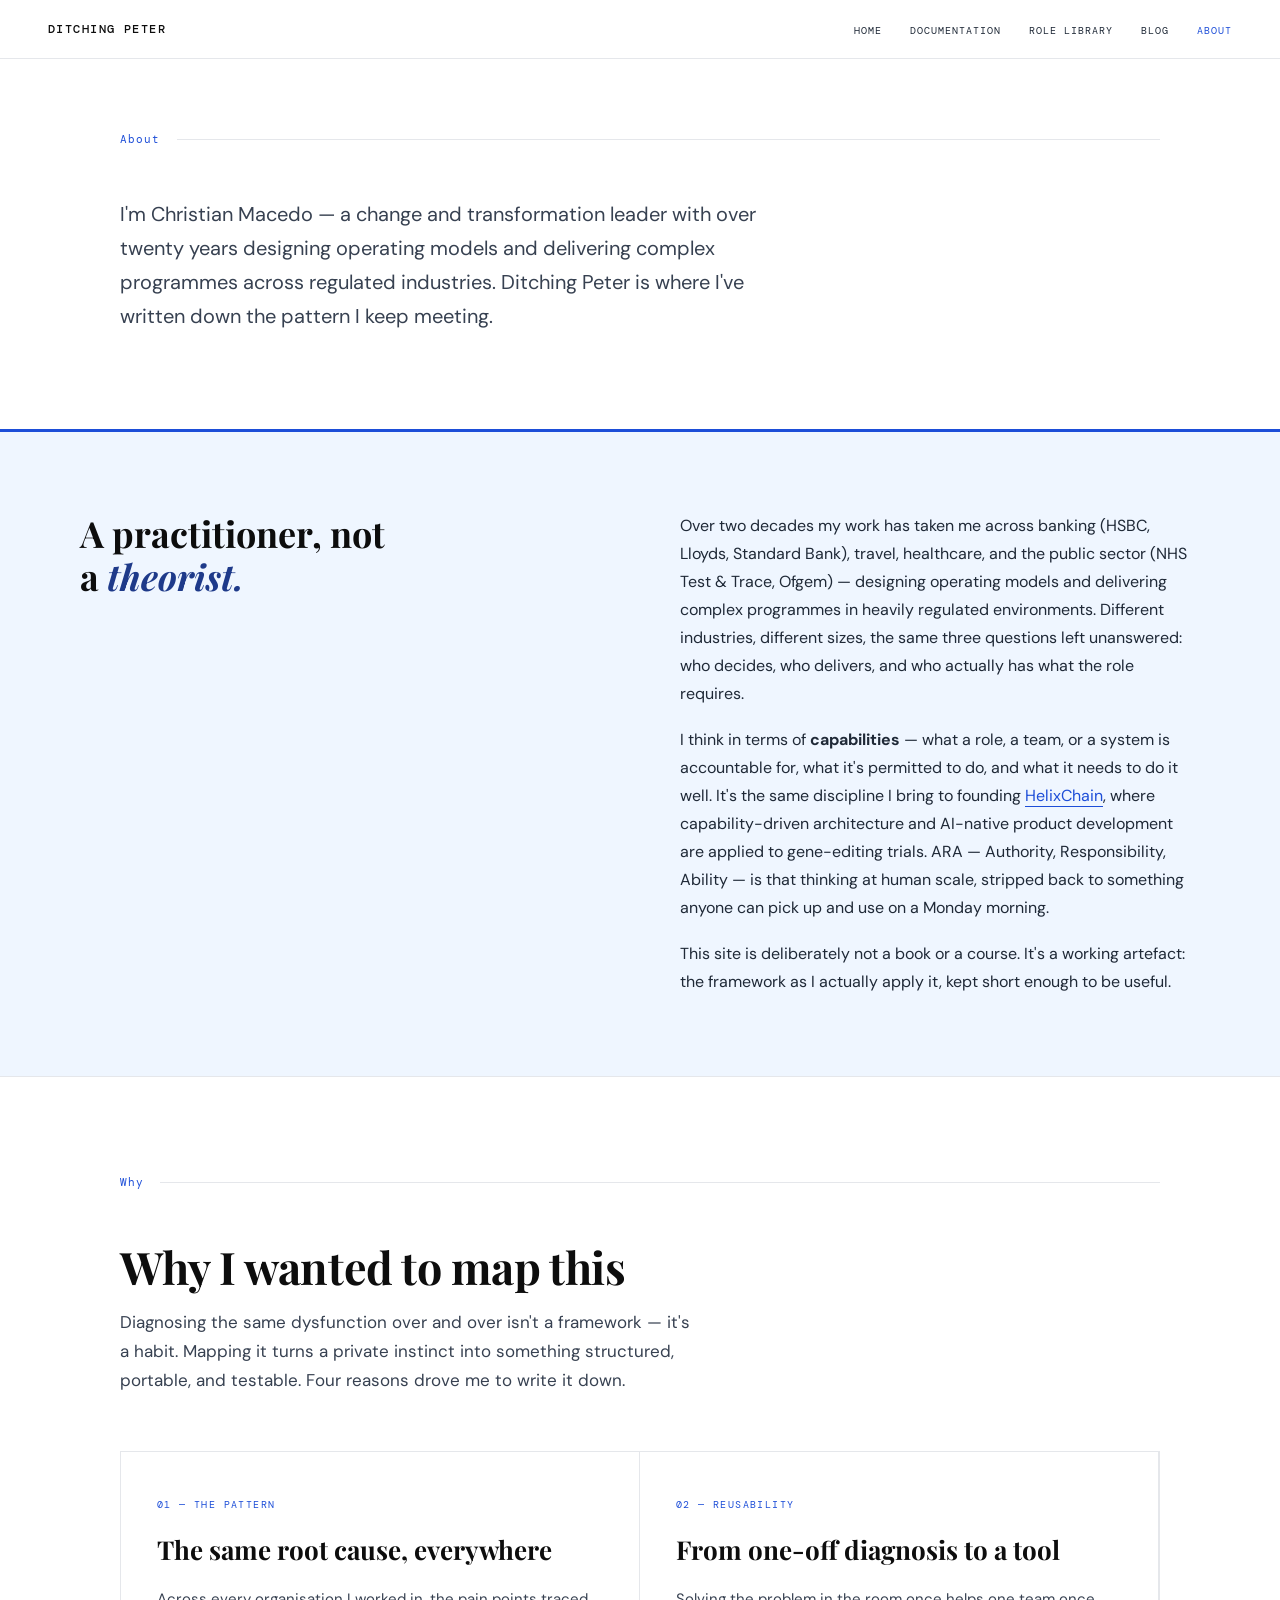
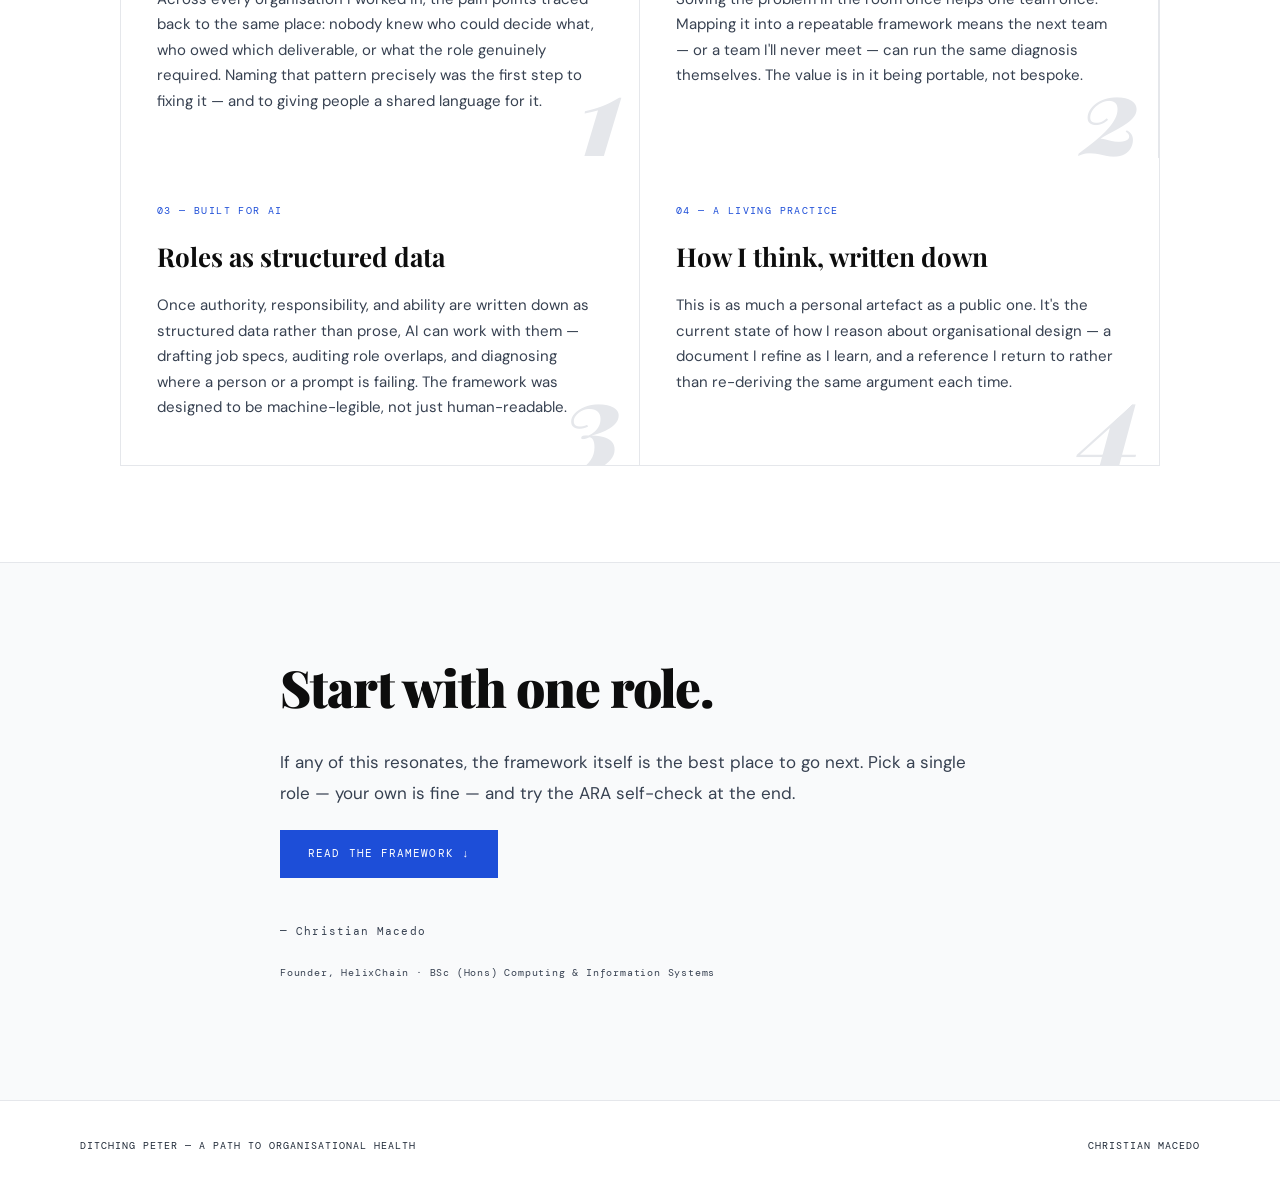
==== about.html @ c3557fe4 "Add Role Library as its own top-level navbar item across all pages Co-Authored-By: Claude Opus 4.8 <" ====
<!DOCTYPE html>
<html lang="en">
<head>
<meta charset="UTF-8">
<meta name="viewport" content="width=device-width, initial-scale=1.0">
<title>About — Ditching Peter</title>
<link rel="preconnect" href="https://fonts.googleapis.com">
<link rel="preconnect" href="https://fonts.gstatic.com" crossorigin>
<link href="https://fonts.googleapis.com/css2?family=Playfair+Display:ital,wght@0,400;0,700;0,900;1,400;1,700&family=DM+Sans:ital,wght@0,300;0,400;0,500;1,300&family=DM+Mono:wght@400;500&display=swap" rel="stylesheet">
<style>
  /* ── FORCE LIGHT MODE — override any OS dark mode ── */
  @media (prefers-color-scheme: dark) {
    html, body { background-color: #ffffff !important; color: #1f2937 !important; }

    body, p, li, span, div, h1, h2, h3, h4, blockquote,
    .detail-body p, .section-intro, .fw-card p, .fw-card-key,
    .process-note, .process-action, .meeting-desc, .meeting-cause,
    .peter-body, .diagnostic-gap-body, .spec-panel-left p,
    .ai-intro, .prompt-body, .ex-input-body, .ex-out-text,
    .ai-principle p, .conclusion-inner p, .diagnostic-item,
    .hero-subtitle, .cost-label, .ara-def, .role-item-text,
    .meeting-name { color: #1f2937 !important; }

    h1, h2, h3, h4, .hero-title, .section-title,
    .detail-body h3, .fw-card h3, .process-action,
    .meeting-name, .spec-panel-left h3, .ai-principle h4,
    .conclusion-inner h2, .peter-quote, .diagnostic-gap-title { color: #0d0d0d !important; }

    nav, .nav-inner, .nav-drawer,
    .hero-text, .hero-diagram,
    section, .full-bleed,
    .fw-card, .framework-grid,
    .role-card, .role-card-body,
    .intro-strip,
    .cost-callout,
    .meeting-item, .meeting-item.bad, .meeting-item.good,
    .diagnostic-card, .diagnostic-gap,
    .spec-example,
    .prompt-block, .prompt-body,
    .ex-input, .ex-output, .ex-input-body,
    .ai-section, .ai-principles, .ai-principle,
    .conclusion-wrap, .conclusion-inner, .diagnostic,
    footer { background-color: #ffffff !important; }

    .hero-diagram, .bg-tint, [class*="tint"],
    .role-card-head, .role-card-body,
    .spec-example, .ex-input-head { background-color: #f9fafb !important; }

    .intro-strip { background-color: #eff6ff !important; }
    .meeting-item.bad { background-color: #fff1f2 !important; }
    .meeting-item.good { background-color: #f0fdf4 !important; }
    .ai-section, [class*="ai-section"] { background-color: #f5f3ff !important; }
    .prompt-block-head, .diagnostic-card-head,
    .diagnostic-head, .spec-example-head { background-color: #eff6ff !important; }
    .ex-output-head, .prompt-note { background-color: #f5f3ff !important; }
    .ara-item:nth-child(2) { background-color: #1d4ed8 !important; }
    .ara-item:nth-child(2) .ara-word,
    .ara-item:nth-child(2) .ara-def { color: #ffffff !important; }
    .ara-item:nth-child(2) .ara-letter { color: rgba(255,255,255,0.25) !important; }

    .rule, [class*="rule"] { border-color: #e5e7eb !important; }
    * { border-color: #e5e7eb; }
  }
  :root {
    --ink:          #0d0d0d;
    --ink-soft:     #1f2937;
    --muted:        #374151;
    --bg:           #ffffff;
    --bg-tint:      #f9fafb;
    --rule:         #e5e7eb;
    --accent:       #1d4ed8;
    --accent-dark:  #1e3a8a;
    --accent-light: #eff6ff;
    --accent-mid:   #2563eb;
    --bad:          #991b1b;
    --bad-light:    #fff1f2;
    --good:         #14532d;
    --good-light:   #f0fdf4;
    --ai:           #4c1d95;
    --ai-mid:       #6d28d9;
    --ai-light:     #f5f3ff;
  }

  /* Explicit light backgrounds on every major container */
  html, body, nav, section, div, header, footer,
  .hero, .hero-text, .hero-diagram,
  .intro-strip, .framework-grid, .fw-card,
  .role-card, .role-card-body, .role-card-head,
  .process-flow, .meeting-item,
  .cost-callout, .meetings-grid,
  .peter-layout, .diagnostic-card,
  .spec-tabs, .spec-panel, .spec-example,
  .prompt-block, .ex-input, .ex-output,
  .ai-principles, .ai-principle,
  .conclusion-wrap, .conclusion-inner, .diagnostic {
    background-color: inherit;
  }

  html { background-color: #ffffff; }
  body { background-color: #ffffff; color: #1f2937; }

  *, *::before, *::after { box-sizing: border-box; margin: 0; padding: 0; }
  html { scroll-behavior: smooth; }

  body {
    background: var(--bg);
    color: var(--ink-soft);
    font-family: 'DM Sans', sans-serif;
    font-weight: 400;
    line-height: 1.75;
    font-size: 17px;
    overflow-x: hidden;
    -webkit-font-smoothing: antialiased;
    text-rendering: optimizeLegibility;
  }

  /* ── NAV ── */
  nav {
    position: fixed; top: 0; left: 0; right: 0;
    z-index: 100;
    background: var(--bg);
    border-bottom: 1px solid var(--rule);
  }
  .nav-inner {
    display: flex; align-items: center; justify-content: space-between;
    padding: 0 48px; height: 58px;
  }
  .nav-logo {
    font-family: 'DM Mono', monospace; font-size: 12px;
    letter-spacing: 0.12em; text-transform: uppercase;
    color: var(--ink); text-decoration: none; font-weight: 500;
  }
  .nav-links { display: flex; gap: 28px; list-style: none; }
  .nav-links a {
    font-family: 'DM Mono', monospace; font-size: 10px;
    letter-spacing: 0.1em; text-transform: uppercase;
    color: var(--ink-soft); text-decoration: none;
    transition: color 0.2s; white-space: nowrap;
  }
  .nav-links a:hover { color: var(--accent); }
  .nav-burger {
    display: none; flex-direction: column; gap: 5px;
    cursor: pointer; padding: 4px; background: none; border: none;
  }
  .nav-burger span {
    display: block; width: 22px; height: 2px;
    background: var(--ink); transition: transform 0.3s, opacity 0.3s;
  }
  .nav-burger.open span:nth-child(1) { transform: translateY(7px) rotate(45deg); }
  .nav-burger.open span:nth-child(2) { opacity: 0; }
  .nav-burger.open span:nth-child(3) { transform: translateY(-7px) rotate(-45deg); }
  .nav-drawer {
    display: none; flex-direction: column;
    padding: 8px 24px 20px; border-top: 1px solid var(--rule);
    background: var(--bg);
  }
  .nav-drawer.open { display: flex; }
  .nav-drawer a {
    font-family: 'DM Mono', monospace; font-size: 12px;
    letter-spacing: 0.1em; text-transform: uppercase;
    color: var(--muted); text-decoration: none;
    padding: 14px 0; border-bottom: 1px solid var(--rule);
    transition: color 0.2s;
  }
  .nav-drawer a:last-child { border-bottom: none; }
  .nav-drawer a:hover { color: var(--accent); }

  /* ── HERO ── */
  .hero {
    min-height: 100vh; display: grid;
    grid-template-columns: 1fr 1fr; padding-top: 58px;
  }
  .hero-text {
    display: flex; flex-direction: column; justify-content: center;
    padding: 80px 56px 80px 80px;
    border-right: 1px solid var(--rule);
  }
  .hero-eyebrow {
    font-family: 'DM Mono', monospace; font-size: 11px;
    letter-spacing: 0.16em; text-transform: uppercase;
    color: var(--accent); margin-bottom: 24px;
  }
  .hero-title {
    font-family: 'Playfair Display', serif;
    font-size: clamp(52px, 6vw, 88px);
    font-weight: 900; line-height: 0.95;
    letter-spacing: -0.02em; margin-bottom: 28px; color: var(--ink);
  }
  .hero-title em { font-style: italic; color: var(--accent); }
  .hero-subtitle {
    font-size: 18px; font-weight: 400; color: var(--ink-soft);
    max-width: 420px; line-height: 1.65; margin-bottom: 44px;
  }
  .hero-cta {
    display: inline-flex; align-items: center; gap: 10px;
    background: var(--accent); color: #fff;
    text-decoration: none; padding: 14px 28px;
    font-family: 'DM Mono', monospace; font-size: 11px;
    letter-spacing: 0.1em; text-transform: uppercase;
    transition: background 0.2s; align-self: flex-start;
  }
  .hero-cta:hover { background: var(--accent-dark); }
  .hero-diagram {
    display: flex; align-items: center; justify-content: center;
    background: var(--bg-tint); padding: 80px 60px;
  }
  .ara-diagram { display: flex; flex-direction: column; width: 100%; max-width: 340px; }
  .ara-item {
    background: var(--bg); border: 1px solid var(--rule);
    border-bottom: none; padding: 28px 32px;
    opacity: 0; transform: translateX(16px);
    animation: slideIn 0.5s forwards;
  }
  .ara-item:last-child { border-bottom: 1px solid var(--rule); }
  .ara-item:nth-child(1) { animation-delay: 0.2s; }
  .ara-item:nth-child(2) { animation-delay: 0.4s; background: var(--accent); border-color: var(--accent); }
  .ara-item:nth-child(2) .ara-letter { color: rgba(255,255,255,0.25); }
  .ara-item:nth-child(2) .ara-word { color: #fff; letter-spacing: 0.12em; }
  .ara-item:nth-child(2) .ara-def { color: #fff; font-weight: 400; }
  .ara-item:nth-child(3) { animation-delay: 0.6s; }
  @keyframes slideIn { to { opacity: 1; transform: translateX(0); } }
  .ara-letter {
    font-family: 'Playfair Display', serif; font-size: 56px;
    font-weight: 900; font-style: italic; color: var(--accent-light);
    line-height: 1; margin-bottom: 2px;
  }
  .ara-word {
    font-family: 'DM Mono', monospace; font-size: 11px;
    letter-spacing: 0.12em; text-transform: uppercase;
    color: var(--ink); margin-bottom: 6px;
  }
  .ara-def { font-size: 13px; color: var(--muted); line-height: 1.5; }

  /* ── SECTION CHROME ── */
  .section-header {
    display: flex; align-items: center; gap: 16px; margin-bottom: 48px;
  }
  .section-num {
    font-family: 'DM Mono', monospace; font-size: 11px;
    color: var(--accent); letter-spacing: 0.1em; flex-shrink: 0;
  }
  .section-rule { flex: 1; height: 1px; background: var(--rule); }

  section {
    padding: 96px 80px; max-width: 1200px; margin: 0 auto;
  }
  section + section { border-top: 1px solid var(--rule); }
  .full-bleed { max-width: none; padding-left: 0; padding-right: 0; }

  h2.section-title {
    font-family: 'Playfair Display', serif;
    font-size: clamp(30px, 3.5vw, 46px);
    font-weight: 700; line-height: 1.15;
    margin-bottom: 16px; letter-spacing: -0.01em; color: var(--ink);
  }
  .section-intro {
    color: var(--muted); font-size: 17px;
    max-width: 580px; margin-bottom: 56px; line-height: 1.7;
  }

  /* ── INTRO STRIP ── */
  .intro-strip {
    background: var(--accent-light);
    border-top: 3px solid var(--accent);
    border-bottom: 1px solid var(--rule);
    padding: 80px; display: grid;
    grid-template-columns: 1fr 1fr; gap: 80px; align-items: start;
  }
  .intro-strip h2 {
    font-family: 'Playfair Display', serif; font-size: 36px;
    font-weight: 700; line-height: 1.2; color: var(--ink);
  }
  .intro-strip h2 em { font-style: italic; color: var(--accent-dark); }
  .intro-strip p {
    color: var(--ink-soft); font-size: 16px;
    line-height: 1.75; margin-bottom: 18px;
  }
  .intro-strip p:last-child { margin-bottom: 0; }

  /* ── FRAMEWORK GRID ── */
  .framework-grid {
    display: grid; grid-template-columns: repeat(3,1fr);
    border: 1px solid var(--rule); margin-bottom: 0;
  }
  .fw-card {
    padding: 44px 36px; border-right: 1px solid var(--rule);
    position: relative; overflow: hidden;
  }
  .fw-card:last-child { border-right: none; }
  .fw-card::before {
    content: attr(data-letter);
    position: absolute; bottom: -8px; right: 16px;
    font-family: 'Playfair Display', serif; font-size: 110px;
    font-weight: 900; font-style: italic; color: #e5e7eb;
    line-height: 1; pointer-events: none; transition: color 0.3s;
  }
  .fw-card:hover::before { color: #bfdbfe; }
  .fw-card-tag {
    font-family: 'DM Mono', monospace; font-size: 10px;
    letter-spacing: 0.14em; text-transform: uppercase;
    color: var(--accent); margin-bottom: 14px; display: block;
  }
  .fw-card h3 {
    font-family: 'Playfair Display', serif; font-size: 26px;
    font-weight: 700; margin-bottom: 14px; color: var(--ink);
  }
  .fw-card p { font-size: 15px; color: var(--muted); line-height: 1.7; position: relative; z-index: 1; }
  .fw-card-key {
    margin-top: 24px; padding-top: 18px; border-top: 1px solid var(--rule);
    font-family: 'DM Mono', monospace; font-size: 11px;
    color: var(--muted); line-height: 1.7; position: relative; z-index: 1;
  }
  .fw-card-key strong {
    color: var(--ink); font-weight: 500; display: block;
    margin-bottom: 4px; letter-spacing: 0.04em;
  }

  /* ── DETAIL LAYOUT ── */
  .detail-layout {
    display: grid; grid-template-columns: 1fr 1.15fr;
    gap: 72px; align-items: start;
  }
  .detail-body h3 {
    font-family: 'Playfair Display', serif; font-size: 21px;
    font-weight: 700; margin-bottom: 12px; margin-top: 32px; color: var(--ink);
  }
  .detail-body h3:first-child { margin-top: 0; }
  .detail-body p {
    font-size: 16px; color: var(--muted); line-height: 1.75; margin-bottom: 14px;
  }
  .detail-body p:last-child { margin-bottom: 0; }

  /* ── ROLE CARDS ── */
  .role-stack { display: flex; flex-direction: column; }
  .role-card { border: 1px solid var(--rule); border-bottom: none; }
  .role-card:last-child { border-bottom: 1px solid var(--rule); }
  .role-card-head {
    padding: 15px 22px; display: flex; align-items: center;
    justify-content: space-between; cursor: pointer; user-select: none;
    transition: background 0.15s; background: var(--bg-tint);
  }
  .role-card-head:hover { background: var(--accent-light); }
  .role-card-head.open { background: var(--accent); color: #ffffff; }
  .role-card-head.open .role-card-title { color: #ffffff; }
  .role-card-head.open .role-card-arrow  { color: #ffffff; }
  .role-card-title {
    font-family: 'DM Mono', monospace; font-size: 11px;
    letter-spacing: 0.1em; text-transform: uppercase;
  }
  .role-card-arrow { font-size: 14px; transition: transform 0.3s; }
  .role-card-head.open .role-card-arrow { transform: rotate(180deg); }
  .role-card-body {
    display: none; padding: 20px 22px;
    background: var(--bg); border-top: 1px solid var(--rule);
  }
  .role-card-body.open { display: block; }
  .role-item {
    display: grid; grid-template-columns: 64px 1fr;
    gap: 12px; padding: 9px 0;
    border-bottom: 1px solid var(--rule);
    font-size: 14px; align-items: baseline;
  }
  .role-item:last-child { border-bottom: none; }
  .role-item-type {
    font-family: 'DM Mono', monospace; font-size: 10px;
    letter-spacing: 0.08em; text-transform: uppercase;
    padding: 3px 6px; border-radius: 3px; text-align: center;
    font-weight: 500; align-self: start; margin-top: 2px;
  }
  .type-auth   { background: var(--accent-light); color: var(--accent-dark); }
  .type-resp   { background: var(--good-light);   color: var(--good); }
  .type-ability{ background: #fef3c7;              color: #92400e; }
  .role-item-text { color: var(--ink); line-height: 1.5; }

  /* ── PROCESS FLOW ── */
  .process-flow { margin: 40px 0; position: relative; }
  .process-step {
    display: grid; grid-template-columns: 44px 1fr;
    gap: 20px; position: relative;
  }
  .process-step::before {
    content: ''; position: absolute; left: 21px; top: 44px; bottom: -44px;
    width: 2px; background: var(--rule);
  }
  .process-step:last-child::before { display: none; }
  .process-num {
    width: 44px; height: 44px; border: 2px solid var(--accent);
    border-radius: 50%; display: flex; align-items: center; justify-content: center;
    font-family: 'DM Mono', monospace; font-size: 12px; color: var(--accent);
    background: var(--bg); flex-shrink: 0; position: relative; z-index: 1;
  }
  .process-content { padding-bottom: 44px; }
  .process-role {
    font-family: 'DM Mono', monospace; font-size: 10px;
    letter-spacing: 0.12em; text-transform: uppercase;
    color: var(--accent); margin-bottom: 5px;
  }
  .process-action { font-size: 16px; font-weight: 500; margin-bottom: 6px; color: var(--ink); }
  .process-note { font-size: 14px; color: var(--muted); line-height: 1.6; }

  /* ── MEETINGS ── */
  .meetings-grid { display: grid; grid-template-columns: 1fr 1fr; gap: 36px; margin-bottom: 0; }
  .meetings-col-head {
    font-family: 'DM Mono', monospace; font-size: 10px;
    letter-spacing: 0.14em; text-transform: uppercase;
    padding: 10px 0; border-bottom: 2px solid; margin-bottom: 20px;
  }
  .meetings-col-head.bad  { border-color: var(--bad);  color: var(--bad); }
  .meetings-col-head.good { border-color: var(--good); color: var(--good); }
  .meeting-item {
    padding: 18px 20px; border: 1px solid var(--rule);
    margin-bottom: 10px; border-radius: 2px;
  }
  .meeting-item.bad  { border-left: 3px solid var(--bad);  background: var(--bad-light); }
  .meeting-item.good { border-left: 3px solid var(--good); background: var(--good-light); }
  .meeting-name {
    font-family: 'Playfair Display', serif; font-size: 17px;
    font-weight: 700; font-style: italic; margin-bottom: 3px; color: var(--ink);
  }
  .meeting-cause {
    font-family: 'DM Mono', monospace; font-size: 10px;
    letter-spacing: 0.08em; text-transform: uppercase;
    color: var(--muted); margin-bottom: 8px;
  }
  .meeting-desc { font-size: 14px; color: var(--ink-soft); line-height: 1.65; }

  .cost-callout {
    background: var(--bg-tint); border: 1px solid var(--rule);
    border-left: 4px solid var(--accent);
    padding: 40px 48px; display: grid; grid-template-columns: repeat(4,1fr);
    gap: 0; margin: 0 0 48px;
  }
  .cost-stat { padding: 0 32px; border-right: 1px solid var(--rule); }
  .cost-stat:first-child { padding-left: 0; }
  .cost-stat:last-child  { border-right: none; }
  .cost-value {
    font-family: 'Playfair Display', serif; font-size: 34px;
    font-weight: 900; color: var(--accent-dark); line-height: 1; margin-bottom: 6px;
  }
  .cost-label {
    font-family: 'DM Mono', monospace; font-size: 10px;
    letter-spacing: 0.08em; text-transform: uppercase;
    color: var(--muted); line-height: 1.4;
  }

  /* ── PETER ── */
  .peter-layout { display: grid; grid-template-columns: 1.15fr 1fr; gap: 72px; align-items: start; }
  .peter-quote {
    font-family: 'Playfair Display', serif;
    font-size: clamp(18px, 2.4vw, 24px);
    font-style: italic; font-weight: 400; line-height: 1.5; color: var(--ink);
    border-left: 3px solid var(--accent); padding-left: 24px; margin: 32px 0;
  }
  .peter-body { font-size: 16px; color: var(--muted); line-height: 1.75; margin-bottom: 16px; }

  .diagnostic-card {
    border: 1px solid var(--rule); background: var(--bg);
  }
  .diagnostic-card-head {
    padding: 14px 24px; background: var(--accent-light);
    border-bottom: 2px solid var(--accent);
    font-family: 'DM Mono', monospace; font-size: 10px;
    letter-spacing: 0.12em; text-transform: uppercase; color: var(--accent-dark);
  }
  .diagnostic-gap {
    padding: 20px 24px; border-bottom: 1px solid var(--rule);
  }
  .diagnostic-gap:last-child { border-bottom: none; }
  .diagnostic-gap-title {
    font-family: 'Playfair Display', serif; font-size: 17px;
    font-weight: 700; margin-bottom: 6px; color: var(--ink);
  }
  .diagnostic-gap-body { font-size: 14px; color: var(--muted); line-height: 1.6; }

  /* ── JOB SPECS ── */
  .spec-tabs {
    display: flex; border-bottom: 1px solid var(--rule);
    margin-bottom: 36px; gap: 0;
  }
  .spec-tab {
    padding: 13px 24px; font-family: 'DM Mono', monospace;
    font-size: 10px; letter-spacing: 0.1em; text-transform: uppercase;
    cursor: pointer; color: var(--muted);
    border-bottom: 2px solid transparent; margin-bottom: -1px;
    transition: color 0.2s, border-color 0.2s; user-select: none; white-space: nowrap;
  }
  .spec-tab.active { color: var(--ink); border-color: var(--accent); }
  .spec-tab:hover:not(.active) { color: var(--ink); }
  .spec-panel { display: none; }
  .spec-panel.active { display: grid; grid-template-columns: 1fr 1fr; gap: 56px; }
  .spec-panel-left h3 {
    font-family: 'Playfair Display', serif; font-size: 22px;
    font-weight: 700; margin-bottom: 14px; color: var(--ink);
  }
  .spec-panel-left p { font-size: 16px; color: var(--muted); line-height: 1.75; margin-bottom: 14px; }
  .spec-example {
    background: var(--bg-tint); border: 1px solid var(--rule);
    border-left: 3px solid var(--accent);
    padding: 28px 30px; align-self: start;
  }
  .spec-example-head {
    font-family: 'DM Mono', monospace; font-size: 10px;
    letter-spacing: 0.14em; text-transform: uppercase;
    color: var(--ink-soft); margin-bottom: 16px;
  }
  .spec-example-item {
    font-size: 14px; color: var(--ink-soft);
    padding: 10px 0; border-bottom: 1px solid var(--rule); line-height: 1.5;
  }
  .spec-example-item:last-child { border-bottom: none; }
  .spec-example-item::before {
    content: '→'; color: var(--accent);
    margin-right: 10px; font-family: 'DM Mono', monospace;
  }

  /* ── AI SECTION ── */
  .ai-section { background: var(--bg-tint); border-top: 1px solid var(--rule); }

  .ai-badge {
    display: inline-flex; align-items: center; gap: 8px;
    background: var(--ai-light); color: var(--ai);
    font-family: 'DM Mono', monospace; font-size: 10px;
    letter-spacing: 0.12em; text-transform: uppercase;
    padding: 5px 12px; border-radius: 2px; margin-bottom: 20px;
  }
  .ai-badge::before { content: '✦'; font-size: 10px; }

  .ai-intro {
    font-size: 17px; color: var(--muted); line-height: 1.75;
    max-width: 640px; margin-bottom: 56px;
  }

  /* Prompt block */
  .prompt-block {
    border: 1px solid var(--ai); background: var(--bg);
    margin-bottom: 56px;
  }
  .prompt-block-head {
    background: var(--ai-light); border-bottom: 2px solid var(--ai);
    padding: 12px 24px; display: flex; align-items: center; justify-content: space-between;
  }
  .prompt-block-label {
    font-family: 'DM Mono', monospace; font-size: 10px;
    letter-spacing: 0.12em; text-transform: uppercase; color: var(--ai);
  }
  .prompt-copy {
    font-family: 'DM Mono', monospace; font-size: 10px;
    letter-spacing: 0.1em; text-transform: uppercase;
    background: var(--ai); border: none;
    color: #fff; padding: 5px 12px; cursor: pointer;
    transition: background 0.2s;
  }
  .prompt-copy:hover { background: #4c1d95; }
  .prompt-copy.copied { background: var(--good); }
  .prompt-body {
    padding: 28px 28px;
    font-family: 'DM Mono', monospace; font-size: 13px;
    line-height: 1.8; color: var(--ink-soft);
    white-space: pre-wrap; word-break: break-word;
    border-bottom: 1px solid var(--rule);
  }
  .prompt-body .ph {
    color: var(--ai); font-style: italic; font-weight: 500;
  }
  .prompt-note {
    padding: 14px 28px; background: var(--ai-light);
    font-size: 13px; color: var(--ai); line-height: 1.6;
  }

  /* Examples grid */
  .examples-intro {
    font-family: 'DM Mono', monospace; font-size: 10px;
    letter-spacing: 0.14em; text-transform: uppercase;
    color: var(--muted); margin-bottom: 24px;
  }
  .examples-tabs {
    display: flex; gap: 0; border-bottom: 1px solid var(--rule); margin-bottom: 32px;
    overflow-x: auto; -webkit-overflow-scrolling: touch;
  }
  .ex-tab {
    padding: 12px 22px; font-family: 'DM Mono', monospace; font-size: 10px;
    letter-spacing: 0.1em; text-transform: uppercase; cursor: pointer;
    color: var(--muted); border-bottom: 2px solid transparent;
    margin-bottom: -1px; transition: color 0.2s, border-color 0.2s;
    user-select: none; white-space: nowrap;
  }
  .ex-tab.active { color: var(--ai); border-color: var(--ai); }
  .ex-tab:hover:not(.active) { color: var(--ink); }
  .ex-panel { display: none; }
  .ex-panel.active { display: grid; grid-template-columns: 1fr 1fr; gap: 28px; }

  .ex-input, .ex-output {
    border: 1px solid var(--rule); background: var(--bg);
  }
  .ex-input-head, .ex-output-head {
    padding: 10px 20px; border-bottom: 1px solid var(--rule);
    font-family: 'DM Mono', monospace; font-size: 10px;
    letter-spacing: 0.14em; text-transform: uppercase;
  }
  .ex-input-head  { color: var(--muted); background: var(--bg-tint); border-bottom: 1px solid var(--rule); }
  .ex-output-head { color: var(--ai);    background: var(--ai-light); border-bottom: 1px solid #c4b5fd; }
  .ex-input-body {
    padding: 18px 20px; font-size: 14px; color: var(--ink-soft);
    line-height: 1.7; font-family: 'DM Mono', monospace;
    white-space: pre-wrap; word-break: break-word;
  }
  .ex-output-body { padding: 18px 20px; }
  .ex-out-row {
    display: grid; grid-template-columns: 56px 1fr;
    gap: 10px; padding: 9px 0; border-bottom: 1px solid var(--rule);
    font-size: 13px; align-items: baseline;
  }
  .ex-out-row:last-child { border-bottom: none; }
  .ex-out-type {
    font-family: 'DM Mono', monospace; font-size: 10px;
    letter-spacing: 0.07em; text-transform: uppercase;
    padding: 3px 6px; border-radius: 3px; text-align: center;
    font-weight: 500; align-self: start; margin-top: 2px;
  }
  .ex-out-text { color: var(--ink); line-height: 1.5; }

  /* Principles */
  .ai-principles {
    display: grid; grid-template-columns: repeat(3,1fr);
    gap: 0; border: 1px solid var(--rule); margin-top: 56px;
  }
  .ai-principle {
    padding: 32px 28px; border-right: 1px solid var(--rule);
    background: var(--bg);
  }
  .ai-principle:last-child { border-right: none; }
  .ai-principle-num {
    font-family: 'DM Mono', monospace; font-size: 22px;
    font-weight: 500; color: var(--accent); line-height: 1; margin-bottom: 12px;
  }
  .ai-principle h4 {
    font-family: 'Playfair Display', serif; font-size: 18px;
    font-weight: 700; margin-bottom: 10px; color: var(--ink);
  }
  .ai-principle p { font-size: 14px; color: var(--muted); line-height: 1.65; }

  /* ── CONCLUSION ── */
  .conclusion-wrap { background: var(--bg-tint); padding: 96px 80px; border-top: 1px solid var(--rule); }
  .conclusion-inner { max-width: 720px; margin: 0 auto; }
  .conclusion-inner h2 {
    font-family: 'Playfair Display', serif;
    font-size: clamp(32px, 4vw, 52px); font-weight: 900;
    line-height: 1.1; margin-bottom: 32px; letter-spacing: -0.02em; color: var(--ink);
  }
  .conclusion-inner p { font-size: 17px; line-height: 1.8; color: var(--muted); margin-bottom: 22px; }
  .diagnostic {
    margin: 44px 0; border: 1px solid var(--rule); background: var(--bg);
  }
  .diagnostic-head {
    padding: 14px 26px; background: var(--accent-light);
    border-bottom: 2px solid var(--accent);
    font-family: 'DM Mono', monospace; font-size: 10px;
    letter-spacing: 0.12em; text-transform: uppercase; color: var(--accent-dark);
  }
  .diagnostic-item {
    padding: 16px 26px; border-bottom: 1px solid var(--rule);
    font-size: 16px; display: flex; gap: 16px; align-items: baseline; color: var(--ink);
  }
  .diagnostic-item:last-child { border-bottom: none; }
  .diagnostic-num {
    font-family: 'DM Mono', monospace; font-size: 11px;
    color: var(--accent); flex-shrink: 0; width: 18px;
  }

  /* ── FOOTER ── */
  footer {
    border-top: 1px solid var(--rule); padding: 36px 80px;
    display: flex; align-items: center; justify-content: space-between;
  }
  footer p {
    font-family: 'DM Mono', monospace; font-size: 10px;
    letter-spacing: 0.1em; color: var(--ink-soft); text-transform: uppercase;
  }

  /* ── REVEAL ── */
  .reveal { opacity: 0; transform: translateY(18px); transition: opacity 0.65s ease, transform 0.65s ease; }
  .reveal.visible { opacity: 1; transform: none; }

  /* ── RESPONSIVE ── */
  @media (max-width: 720px) {
    .nav-inner { padding: 0 20px; }
    .nav-links { display: none; }
    .nav-burger { display: flex; }

    .hero { grid-template-columns: 1fr; min-height: auto; }
    .hero-text { padding: 48px 24px 40px; border-right: none; border-bottom: 1px solid var(--rule); }
    .hero-diagram { padding: 40px 24px; }
    .ara-diagram { max-width: 100%; }

    section { padding: 56px 24px; }
    .section-intro { font-size: 15px; }

    .intro-strip { grid-template-columns: 1fr; gap: 28px; padding: 56px 24px; }
    .intro-strip h2 { font-size: 26px; }

    .framework-grid { grid-template-columns: 1fr; }
    .fw-card { border-right: none; border-bottom: 1px solid var(--rule); padding: 30px 22px; }
    .fw-card:last-child { border-bottom: none; }
    .fw-card::before { font-size: 80px; }

    .detail-layout { grid-template-columns: 1fr; gap: 32px; }
    .detail-body p { font-size: 15px; }

    .cost-callout { grid-template-columns: 1fr 1fr; gap: 20px; padding: 28px 20px; }
    .cost-stat { border-right: none; padding: 0; }
    .cost-value { font-size: 26px; }
    .meetings-grid { grid-template-columns: 1fr; }

    .peter-layout { grid-template-columns: 1fr; gap: 32px; }

    .spec-tabs { overflow-x: auto; -webkit-overflow-scrolling: touch; }
    .spec-tab { padding: 12px 14px; }
    .spec-panel.active { grid-template-columns: 1fr; }

    .ex-panel.active { grid-template-columns: 1fr; }
    .ai-principles { grid-template-columns: 1fr; }
    .ai-principle { border-right: none; border-bottom: 1px solid var(--rule); }
    .ai-principle:last-child { border-bottom: none; }
    .examples-tabs { overflow-x: auto; }

    .conclusion-wrap { padding: 56px 24px; }
    .diagnostic-item { padding: 14px 18px; font-size: 15px; }
    footer { padding: 28px 24px; flex-direction: column; gap: 10px; text-align: center; }
  }
</style>
</head>
<body>

<nav>
  <div class="nav-inner">
    <a href="/" class="nav-logo">Ditching Peter</a>
    <ul class="nav-links">
      <li><a href="/">Home</a></li>
      <li><a href="/documentation">Documentation</a></li>
      <li><a href="/role-library">Role Library</a></li>
      <li><a href="/blog">Blog</a></li>
      <li><a href="/about" style="color:var(--accent)">About</a></li>
    </ul>
    <button class="nav-burger" onclick="toggleNav(this)" aria-label="Menu">
      <span></span><span></span><span></span>
    </button>
  </div>
  <div class="nav-drawer" id="navDrawer">
    <a href="/"              onclick="closeNav()">Home</a>
    <a href="/documentation" onclick="closeNav()">Documentation</a>
    <a href="/role-library"  onclick="closeNav()">Role Library</a>
    <a href="/blog"          onclick="closeNav()">Blog</a>
    <a href="/about"         onclick="closeNav()" style="color:var(--accent)">About</a>
  </div>
</nav>

<!-- ABOUT HEADER -->
<section style="padding-top: 130px;">
  <div class="section-header reveal">
    <span class="section-num">About</span>
    <div class="section-rule"></div>
  </div>
  <p class="section-intro reveal" style="max-width: 660px; font-size: 20px; margin-bottom: 0;">I'm Christian Macedo — a change and transformation leader with over twenty years designing operating models and delivering complex programmes across regulated industries. Ditching Peter is where I've written down the pattern I keep meeting.</p>
</section>

<!-- WHO -->
<div class="intro-strip full-bleed reveal">
  <div>
    <h2>A practitioner, not<br>a <em>theorist.</em></h2>
  </div>
  <div>
    <p>Over two decades my work has taken me across banking (HSBC, Lloyds, Standard Bank), travel, healthcare, and the public sector (NHS Test &amp; Trace, Ofgem) — designing operating models and delivering complex programmes in heavily regulated environments. Different industries, different sizes, the same three questions left unanswered: who decides, who delivers, and who actually has what the role requires.</p>
    <p>I think in terms of <strong>capabilities</strong> — what a role, a team, or a system is accountable for, what it's permitted to do, and what it needs to do it well. It's the same discipline I bring to founding <a href="https://helixchain.tech" style="color:var(--accent); text-decoration:none; border-bottom:1px solid var(--accent);">HelixChain</a>, where capability-driven architecture and AI-native product development are applied to gene-editing trials. ARA — Authority, Responsibility, Ability — is that thinking at human scale, stripped back to something anyone can pick up and use on a Monday morning.</p>
    <p>This site is deliberately not a book or a course. It's a working artefact: the framework as I actually apply it, kept short enough to be useful.</p>
  </div>
</div>

<!-- WHY MAP THIS -->
<section id="why">
  <div class="section-header reveal">
    <span class="section-num">Why</span>
    <div class="section-rule"></div>
  </div>
  <h2 class="section-title reveal">Why I wanted to map this</h2>
  <p class="section-intro reveal">Diagnosing the same dysfunction over and over isn't a framework — it's a habit. Mapping it turns a private instinct into something structured, portable, and testable. Four reasons drove me to write it down.</p>
  <div class="framework-grid reveal" style="grid-template-columns: 1fr 1fr;">
    <div class="fw-card" data-letter="1">
      <span class="fw-card-tag">01 — The pattern</span>
      <h3>The same root cause, everywhere</h3>
      <p>Across every organisation I worked in, the pain points traced back to the same place: nobody knew who could decide what, who owed which deliverable, or what the role genuinely required. Naming that pattern precisely was the first step to fixing it — and to giving people a shared language for it.</p>
    </div>
    <div class="fw-card" data-letter="2">
      <span class="fw-card-tag">02 — Reusability</span>
      <h3>From one-off diagnosis to a tool</h3>
      <p>Solving the problem in the room once helps one team once. Mapping it into a repeatable framework means the next team — or a team I'll never meet — can run the same diagnosis themselves. The value is in it being portable, not bespoke.</p>
    </div>
    <div class="fw-card" data-letter="3">
      <span class="fw-card-tag">03 — Built for AI</span>
      <h3>Roles as structured data</h3>
      <p>Once authority, responsibility, and ability are written down as structured data rather than prose, AI can work with them — drafting job specs, auditing role overlaps, and diagnosing where a person or a prompt is failing. The framework was designed to be machine-legible, not just human-readable.</p>
    </div>
    <div class="fw-card" data-letter="4">
      <span class="fw-card-tag">04 — A living practice</span>
      <h3>How I think, written down</h3>
      <p>This is as much a personal artefact as a public one. It's the current state of how I reason about organisational design — a document I refine as I learn, and a reference I return to rather than re-deriving the same argument each time.</p>
    </div>
  </div>
</section>

<!-- CLOSE -->
<div class="conclusion-wrap">
  <div class="conclusion-inner">
    <h2 class="reveal">Start with one role.</h2>
    <p class="reveal">If any of this resonates, the framework itself is the best place to go next. Pick a single role — your own is fine — and try the ARA self-check at the end.</p>
    <p class="reveal" style="margin-top: 8px;">
      <a href="/#framework" class="hero-cta" style="align-self:flex-start;">Read the framework ↓</a>
    </p>
    <p class="reveal" style="margin-top:44px; font-family:'DM Mono',monospace; font-size:11px; letter-spacing:0.1em; color:var(--muted);">— Christian Macedo</p>
    <p class="reveal" style="margin-top:4px; font-family:'DM Mono',monospace; font-size:10px; letter-spacing:0.08em; color:var(--muted);">Founder, HelixChain · BSc (Hons) Computing &amp; Information Systems</p>
  </div>
</div>

<footer>
  <p>Ditching Peter — A Path to Organisational Health</p>
  <p>Christian Macedo</p>
</footer>

<script>
  // Reveal on scroll
  const observer = new IntersectionObserver(entries => {
    entries.forEach((e,i) => {
      if (e.isIntersecting) {
        setTimeout(() => e.target.classList.add('visible'), i * 55);
        observer.unobserve(e.target);
      }
    });
  }, { threshold: 0.08, rootMargin: '0px 0px -32px 0px' });
  document.querySelectorAll('.reveal').forEach(el => observer.observe(el));

  // Mobile nav
  function toggleNav(btn) {
    btn.classList.toggle('open');
    document.getElementById('navDrawer').classList.toggle('open');
  }
  function closeNav() {
    document.querySelector('.nav-burger').classList.remove('open');
    document.getElementById('navDrawer').classList.remove('open');
  }
</script>
</body>
</html>
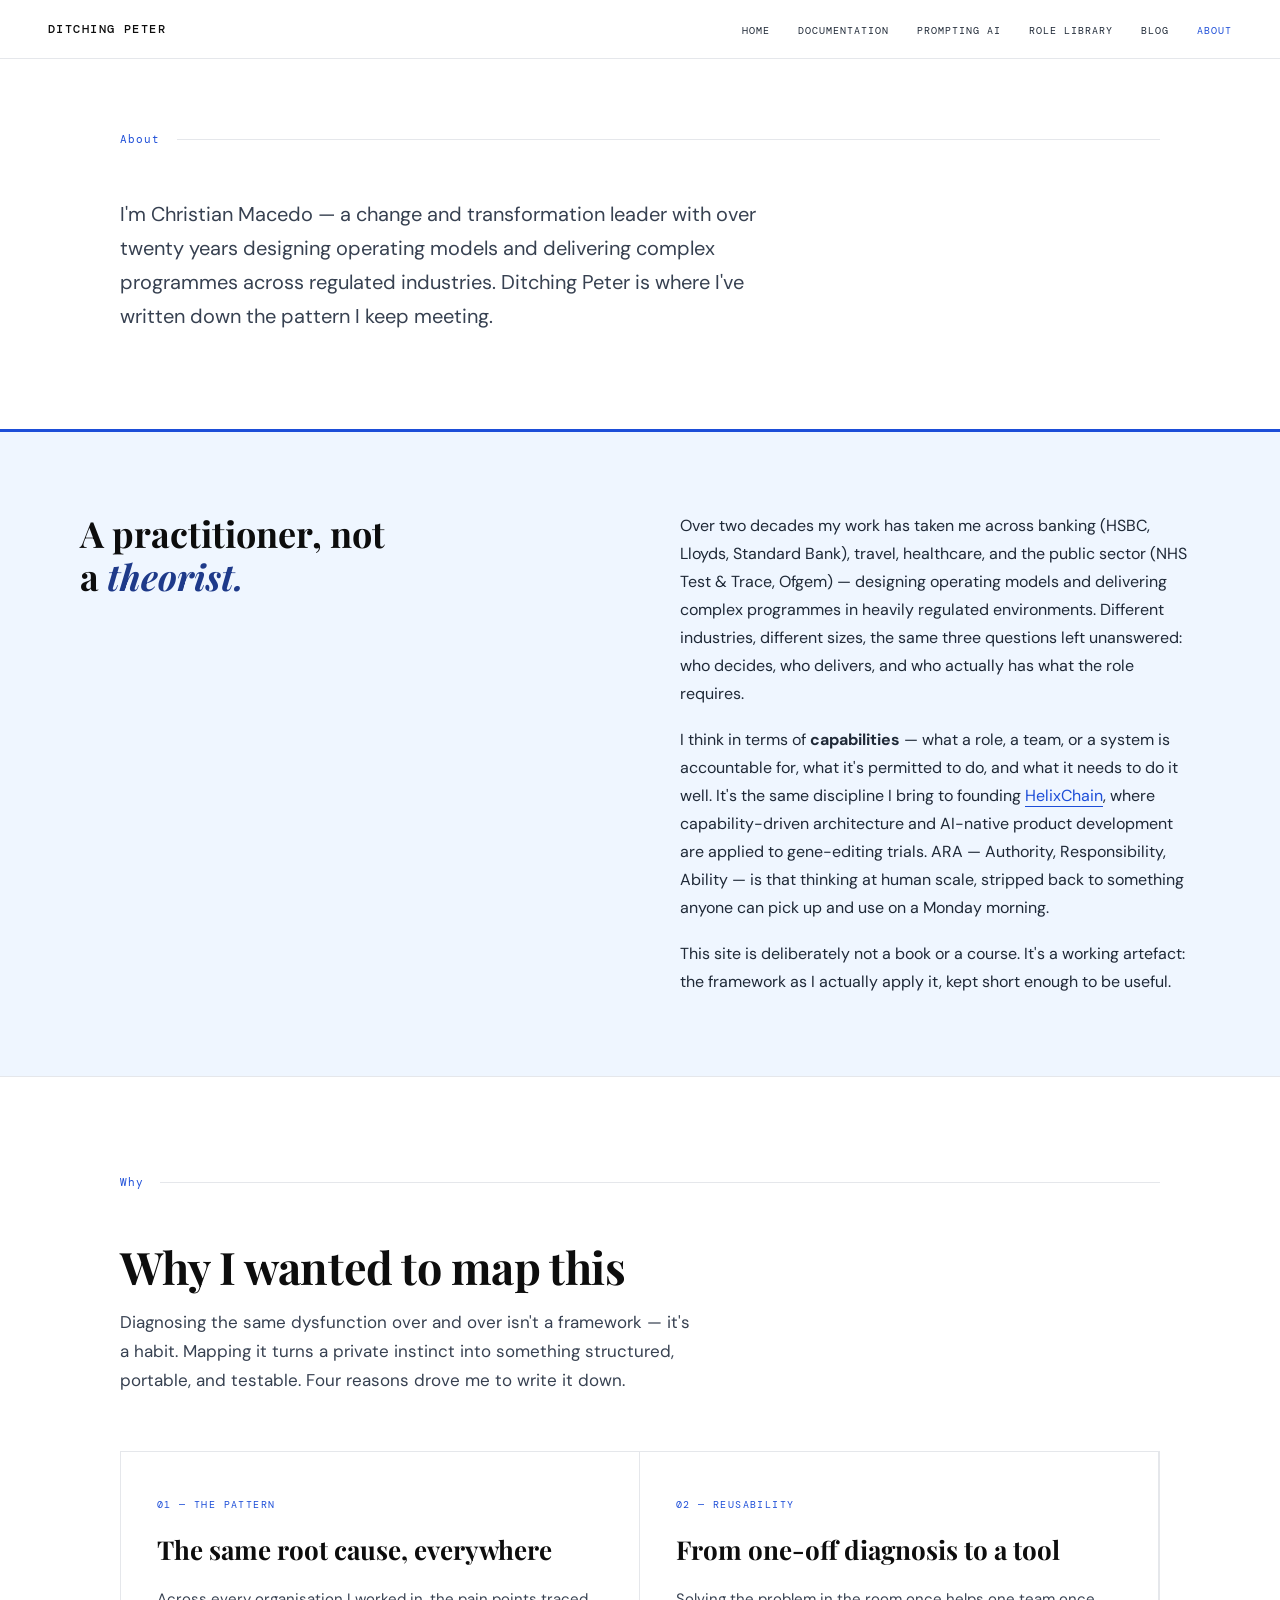
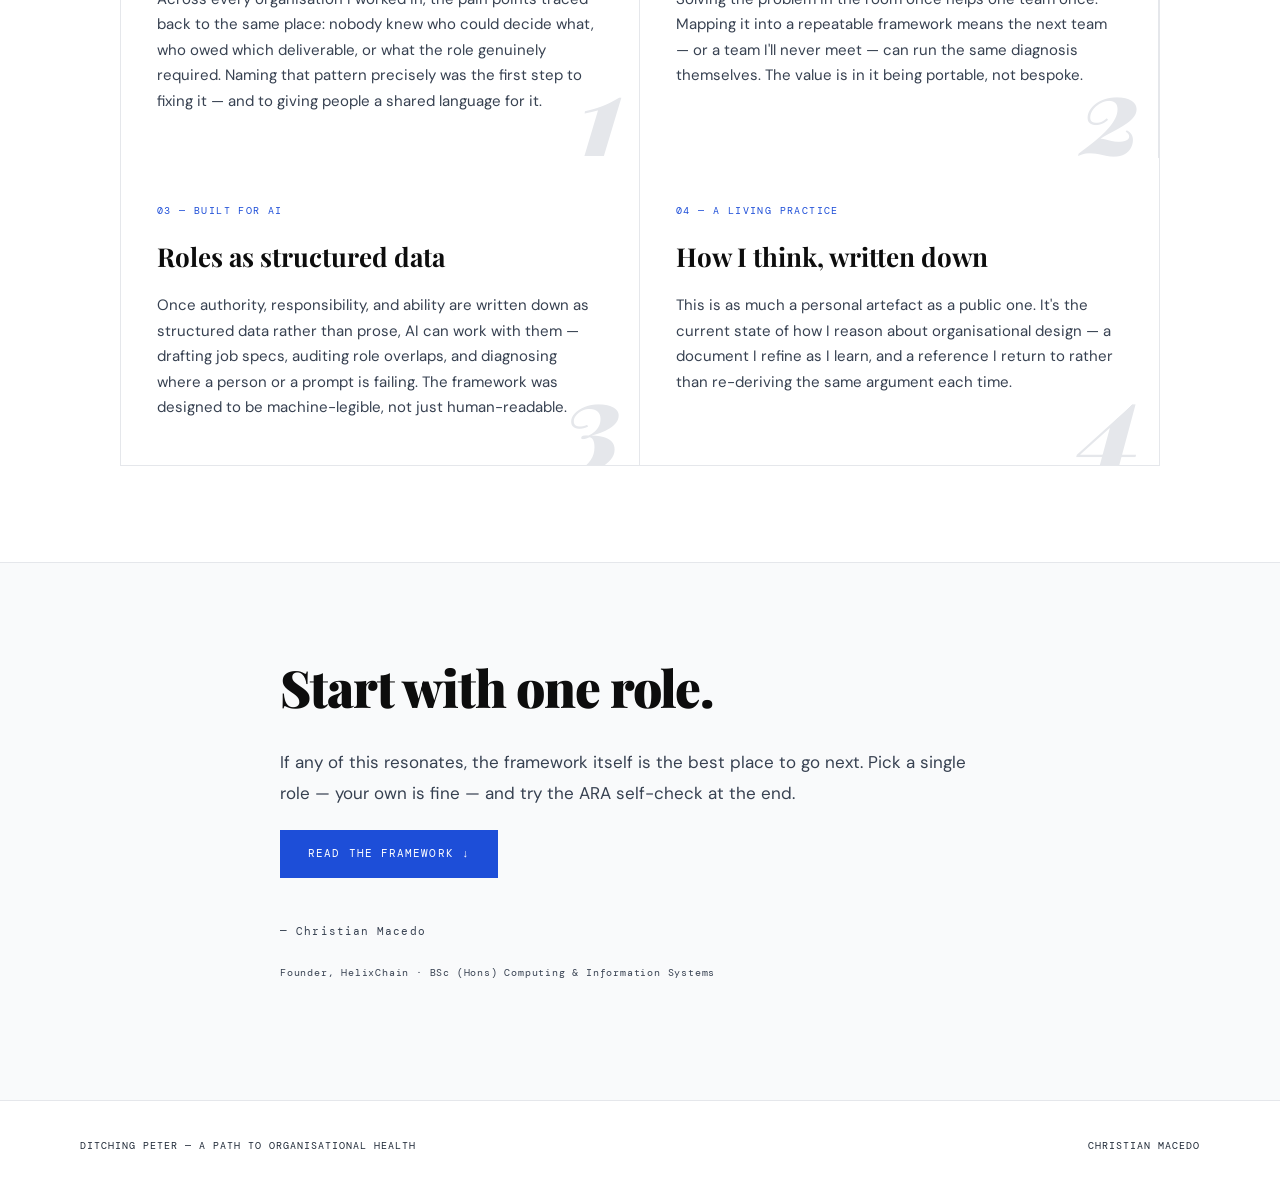
==== commit a770307f: "Navbar-only cross-page nav; sidebars become on-page TOCs; add Prompting AI to navbar; move failure m" ====
--- a/about.html
+++ b/about.html
@@ -737,6 +737,7 @@
     <ul class="nav-links">
       <li><a href="/">Home</a></li>
       <li><a href="/documentation">Documentation</a></li>
+      <li><a href="/prompting-ai">Prompting AI</a></li>
       <li><a href="/role-library">Role Library</a></li>
       <li><a href="/blog">Blog</a></li>
       <li><a href="/about" style="color:var(--accent)">About</a></li>
@@ -748,6 +749,7 @@
   <div class="nav-drawer" id="navDrawer">
     <a href="/"              onclick="closeNav()">Home</a>
     <a href="/documentation" onclick="closeNav()">Documentation</a>
+    <a href="/prompting-ai"  onclick="closeNav()">Prompting AI</a>
     <a href="/role-library"  onclick="closeNav()">Role Library</a>
     <a href="/blog"          onclick="closeNav()">Blog</a>
     <a href="/about"         onclick="closeNav()" style="color:var(--accent)">About</a>
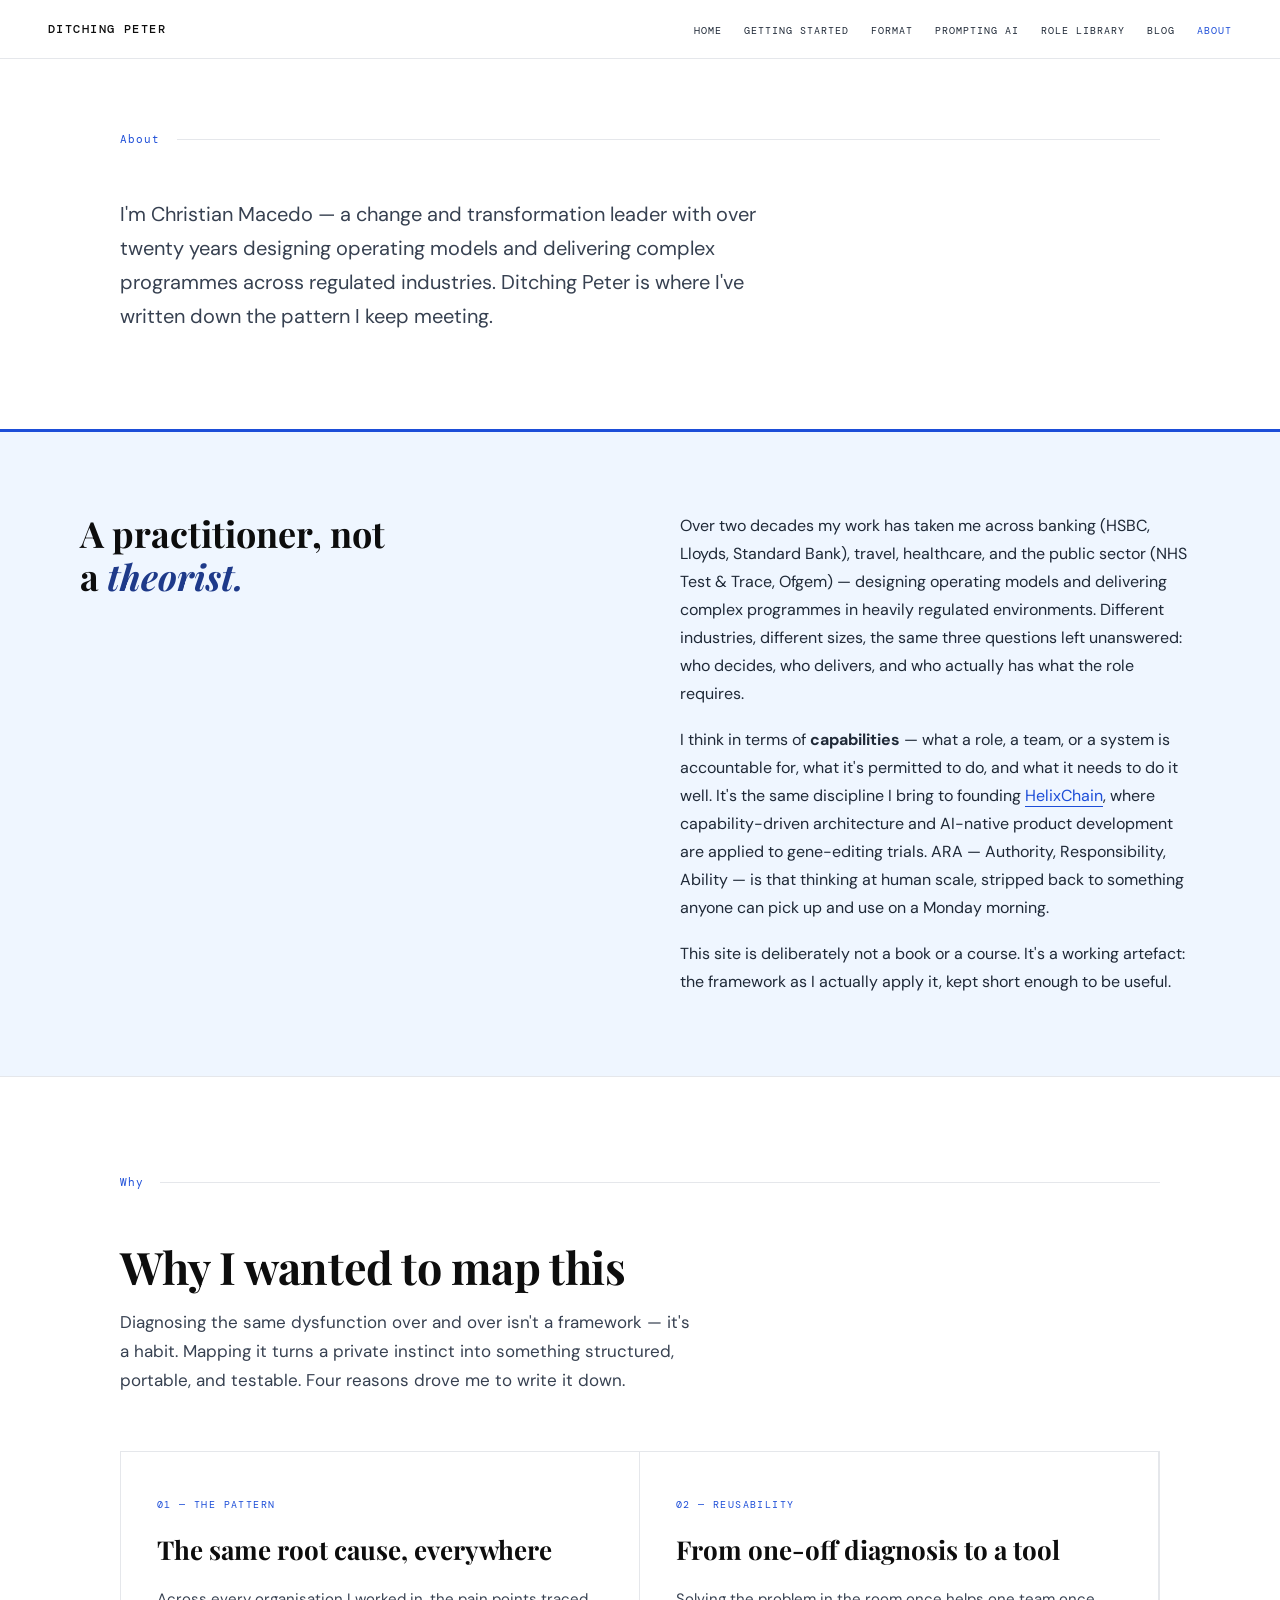
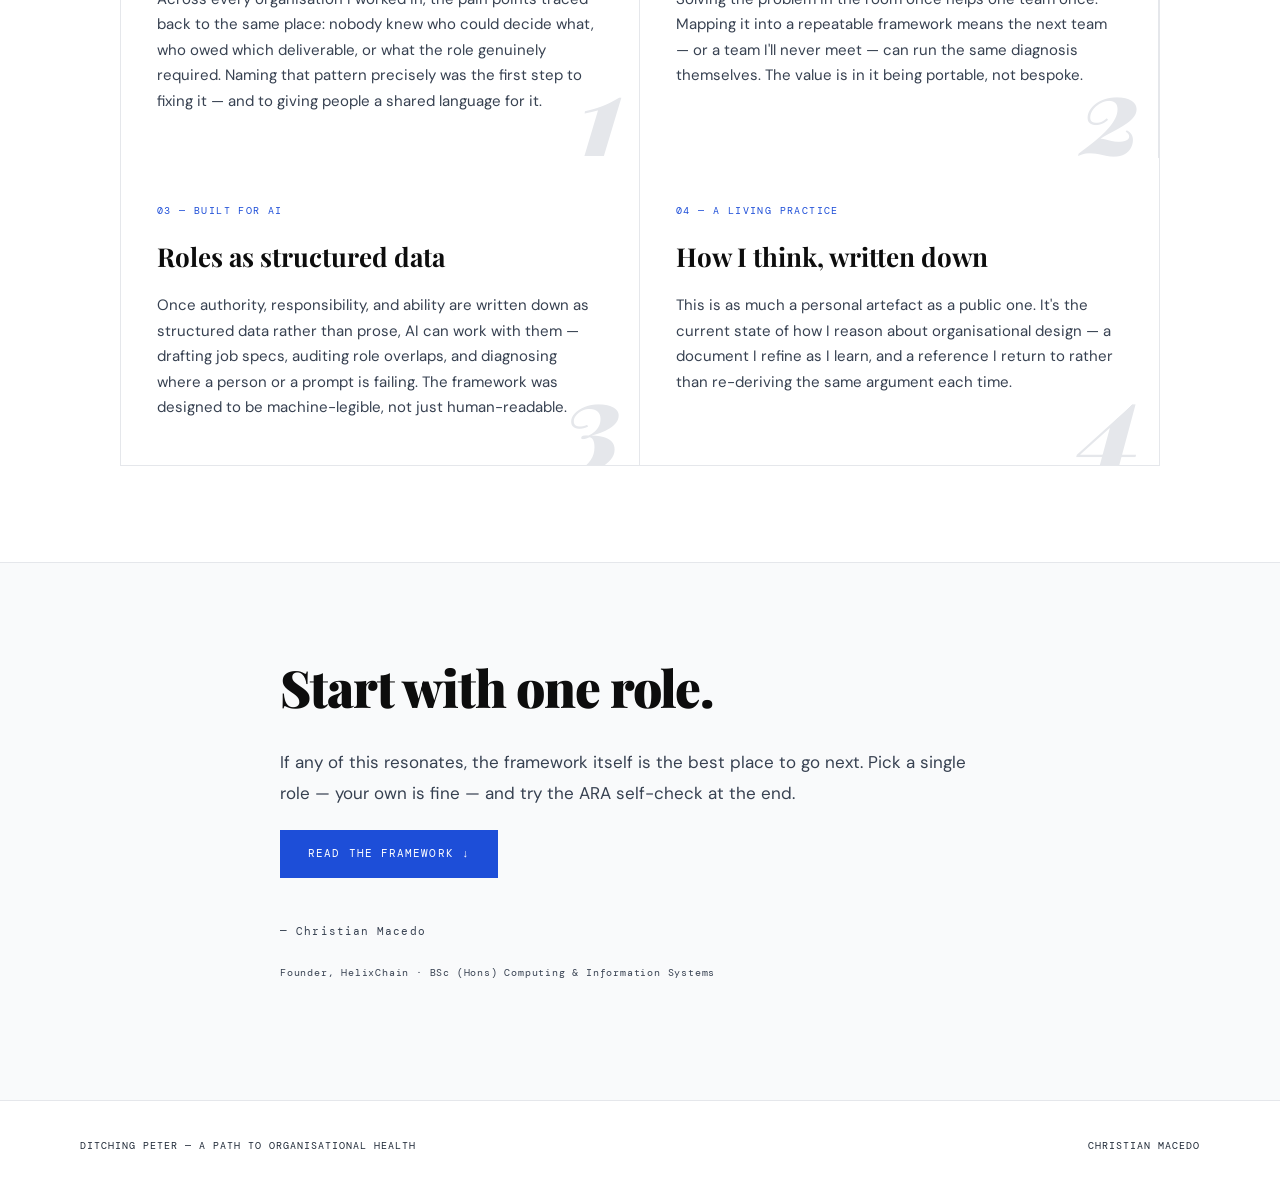
==== commit 2afb2b26: "Rename Documentation→Getting Started; add Format page; tone is format not deliverable; 7-item navbar" ====
--- a/about.html
+++ b/about.html
@@ -130,7 +130,8 @@
     letter-spacing: 0.12em; text-transform: uppercase;
     color: var(--ink); text-decoration: none; font-weight: 500;
   }
-  .nav-links { display: flex; gap: 28px; list-style: none; }
+  .nav-links { display: flex; gap: 22px; list-style: none; }
+  @media (max-width: 880px) { .nav-links { display: none; } .nav-burger { display: flex; } }
   .nav-links a {
     font-family: 'DM Mono', monospace; font-size: 10px;
     letter-spacing: 0.1em; text-transform: uppercase;
@@ -736,7 +737,8 @@
     <a href="/" class="nav-logo">Ditching Peter</a>
     <ul class="nav-links">
       <li><a href="/">Home</a></li>
-      <li><a href="/documentation">Documentation</a></li>
+      <li><a href="/getting-started">Getting Started</a></li>
+      <li><a href="/format">Format</a></li>
       <li><a href="/prompting-ai">Prompting AI</a></li>
       <li><a href="/role-library">Role Library</a></li>
       <li><a href="/blog">Blog</a></li>
@@ -747,12 +749,13 @@
     </button>
   </div>
   <div class="nav-drawer" id="navDrawer">
-    <a href="/"              onclick="closeNav()">Home</a>
-    <a href="/documentation" onclick="closeNav()">Documentation</a>
-    <a href="/prompting-ai"  onclick="closeNav()">Prompting AI</a>
-    <a href="/role-library"  onclick="closeNav()">Role Library</a>
-    <a href="/blog"          onclick="closeNav()">Blog</a>
-    <a href="/about"         onclick="closeNav()" style="color:var(--accent)">About</a>
+    <a href="/" onclick="closeNav()">Home</a>
+    <a href="/getting-started" onclick="closeNav()">Getting Started</a>
+    <a href="/format" onclick="closeNav()">Format</a>
+    <a href="/prompting-ai" onclick="closeNav()">Prompting AI</a>
+    <a href="/role-library" onclick="closeNav()">Role Library</a>
+    <a href="/blog" onclick="closeNav()">Blog</a>
+    <a href="/about" onclick="closeNav()" style="color:var(--accent)">About</a>
   </div>
 </nav>
 
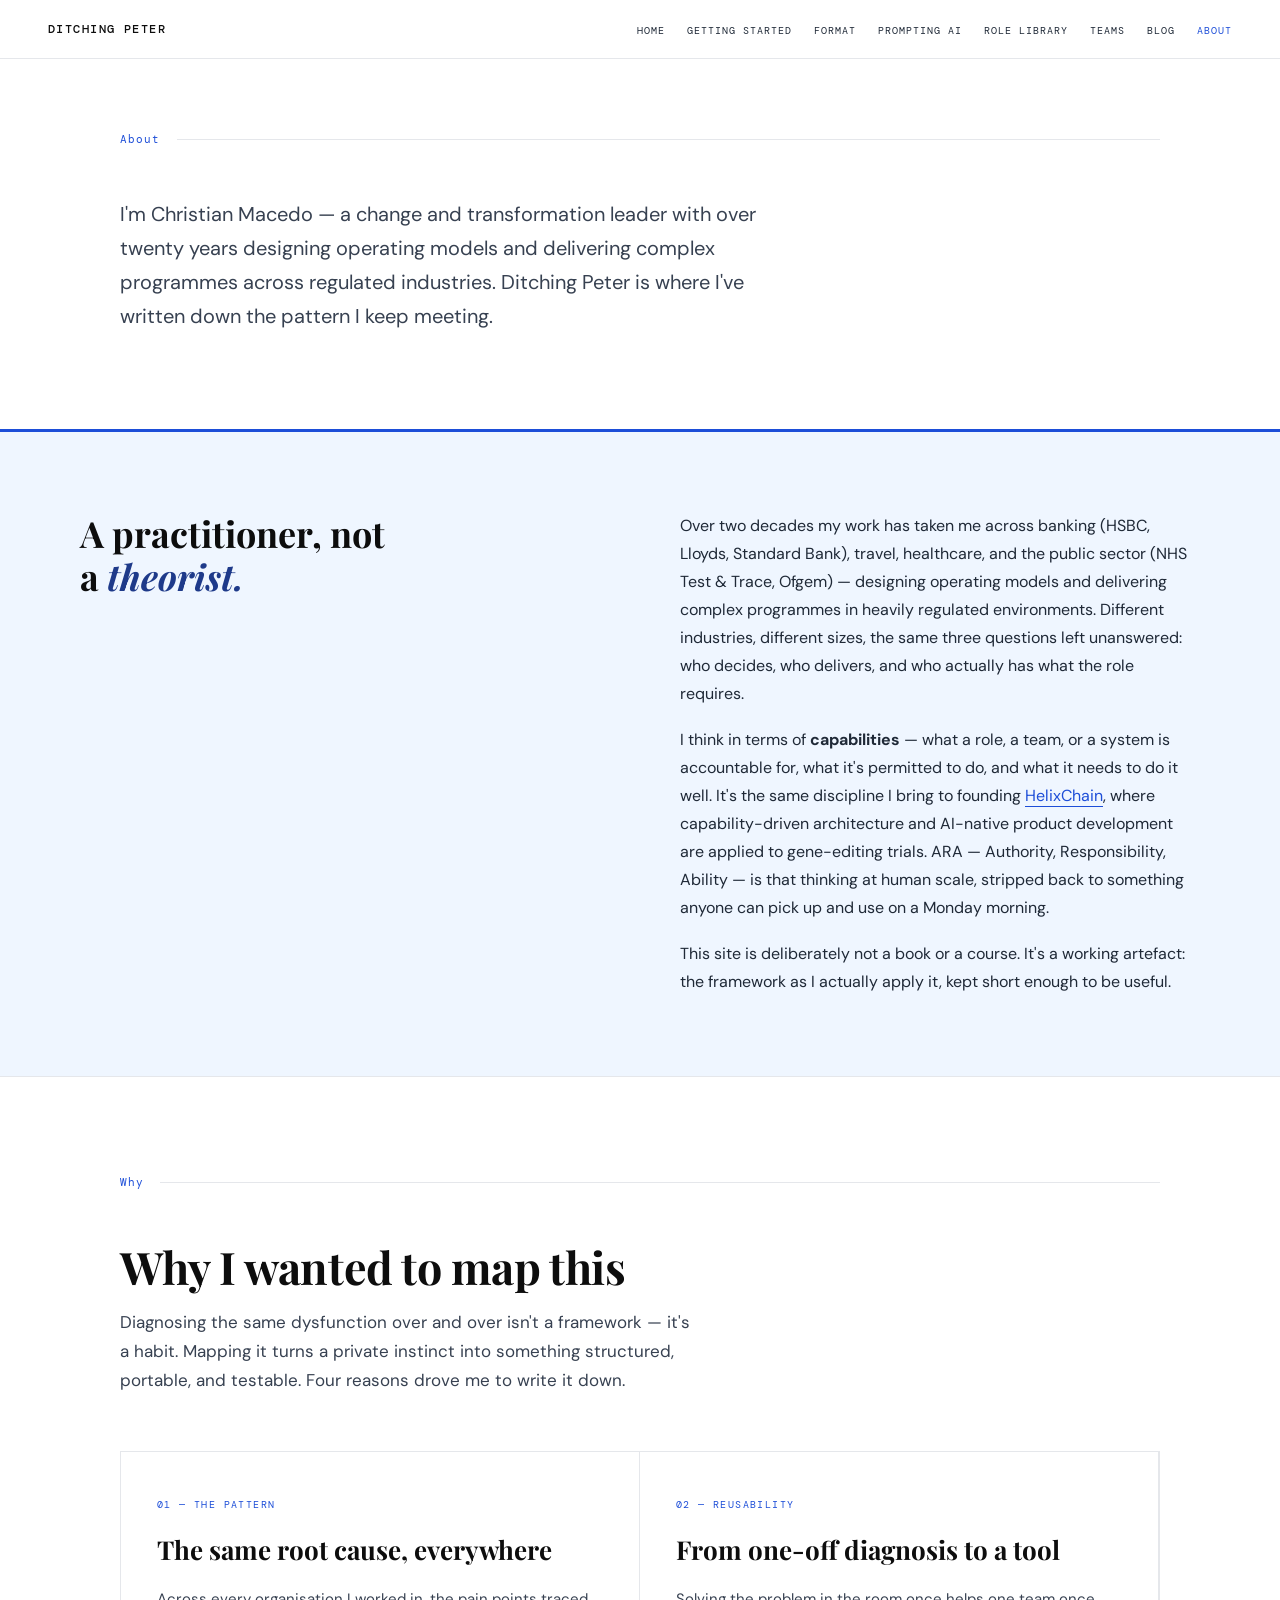
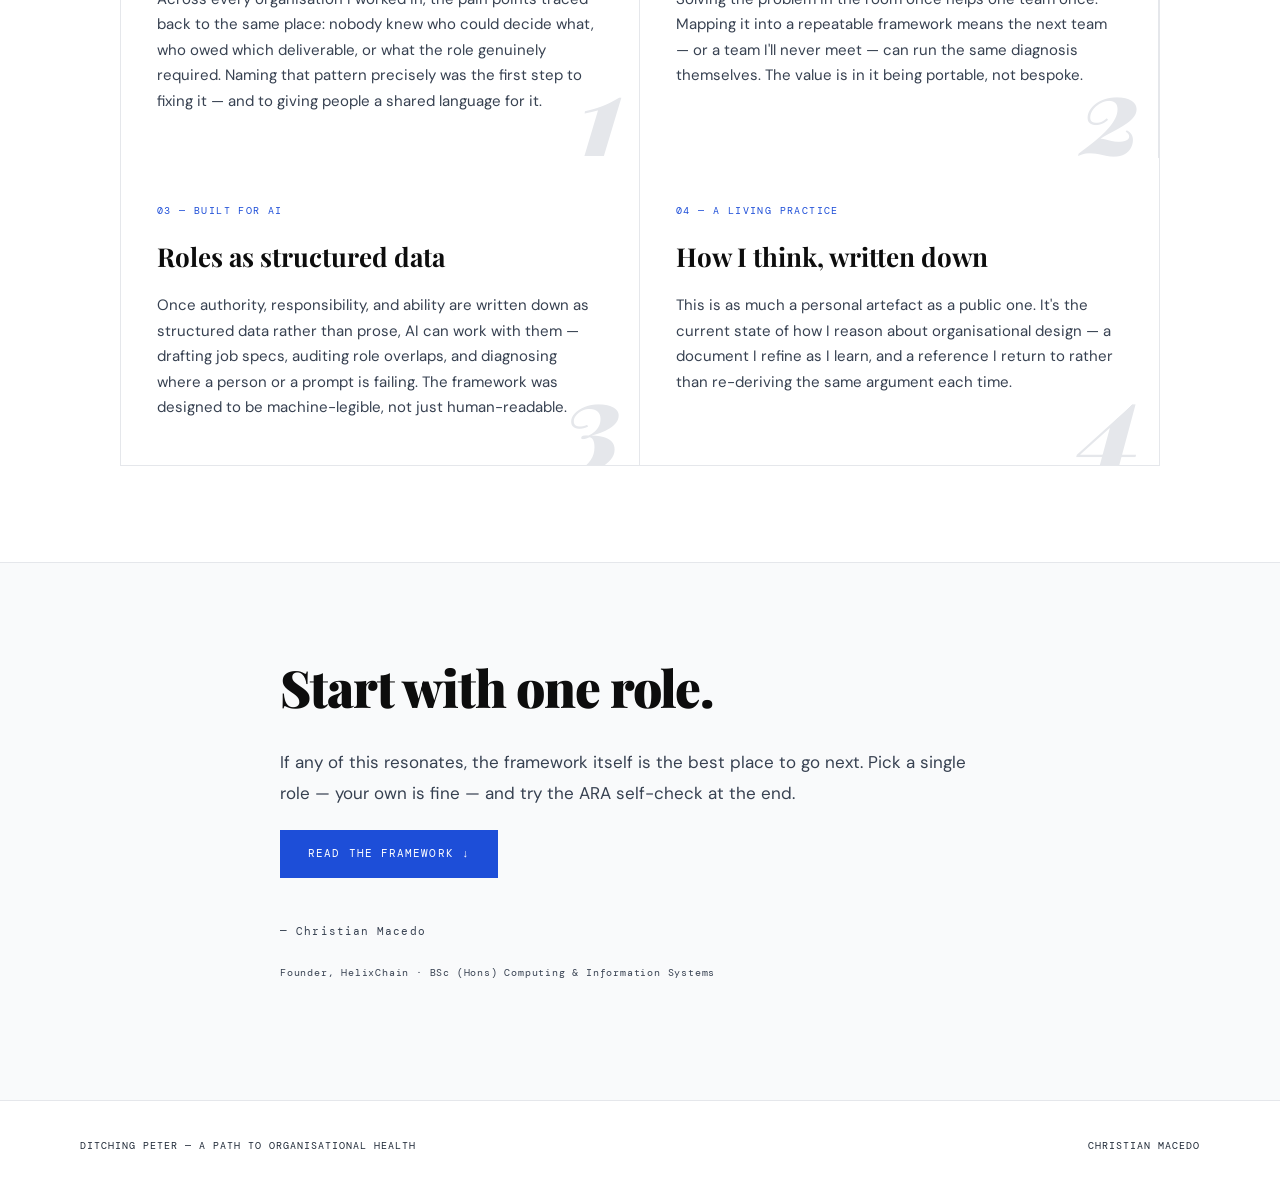
==== commit 791e883b: "Add team charts and group the library by team. Reporting lines and escalation paths come from the pa" ====
--- a/about.html
+++ b/about.html
@@ -3,7 +3,19 @@
 <head>
 <meta charset="UTF-8">
 <meta name="viewport" content="width=device-width, initial-scale=1.0">
+    <link rel="icon" href="/favicon.svg" type="image/svg+xml">
+    <link rel="icon" href="/favicon-32.png" sizes="32x32" type="image/png">
+    <link rel="apple-touch-icon" href="/apple-touch-icon.png">
 <title>About — Ditching Peter</title>
+<meta name="description" content="Christian Macedo on twenty years of operating models, and ARA — Authority, Responsibility, Ability — the pattern behind the same dysfunction.">
+<link rel="canonical" href="https://ditchingpeter.com/about">
+<link rel="describedby" href="https://ditchingpeter.com/llms.txt">
+<meta property="og:title" content="About — Ditching Peter">
+<meta property="og:description" content="Christian Macedo on twenty years of operating models, and ARA — Authority, Responsibility, Ability — the pattern behind the same dysfunction.">
+<meta property="og:url" content="https://ditchingpeter.com/about">
+<meta property="og:type" content="website">
+<meta property="og:site_name" content="Ditching Peter">
+<meta property="og:locale" content="en_GB">
 <link rel="preconnect" href="https://fonts.googleapis.com">
 <link rel="preconnect" href="https://fonts.gstatic.com" crossorigin>
 <link href="https://fonts.googleapis.com/css2?family=Playfair+Display:ital,wght@0,400;0,700;0,900;1,400;1,700&family=DM+Sans:ital,wght@0,300;0,400;0,500;1,300&family=DM+Mono:wght@400;500&display=swap" rel="stylesheet">
@@ -741,6 +753,7 @@
       <li><a href="/format">Format</a></li>
       <li><a href="/prompting-ai">Prompting AI</a></li>
       <li><a href="/role-library">Role Library</a></li>
+      <li><a href="/teams">Teams</a></li>
       <li><a href="/blog">Blog</a></li>
       <li><a href="/about" style="color:var(--accent)">About</a></li>
     </ul>
@@ -754,6 +767,7 @@
     <a href="/format" onclick="closeNav()">Format</a>
     <a href="/prompting-ai" onclick="closeNav()">Prompting AI</a>
     <a href="/role-library" onclick="closeNav()">Role Library</a>
+    <a href="/teams" onclick="closeNav()">Teams</a>
     <a href="/blog" onclick="closeNav()">Blog</a>
     <a href="/about" onclick="closeNav()" style="color:var(--accent)">About</a>
   </div>
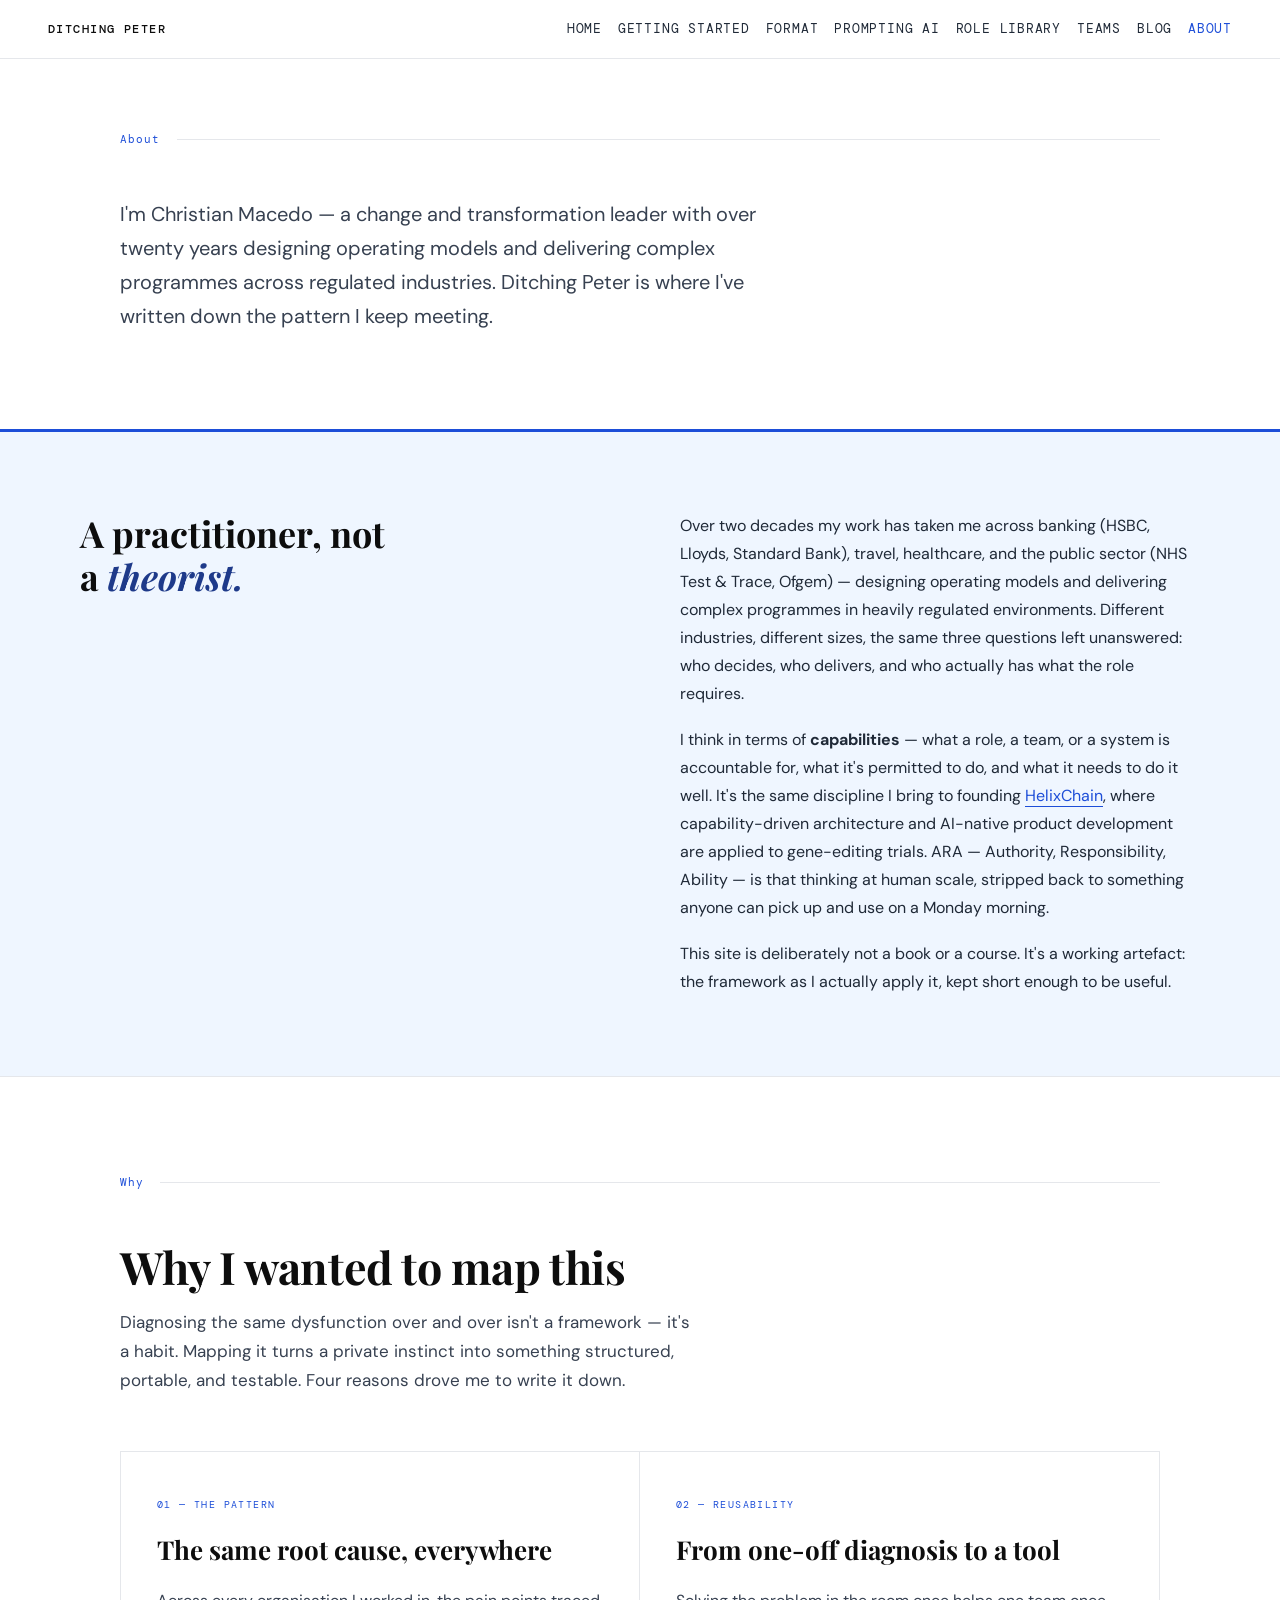
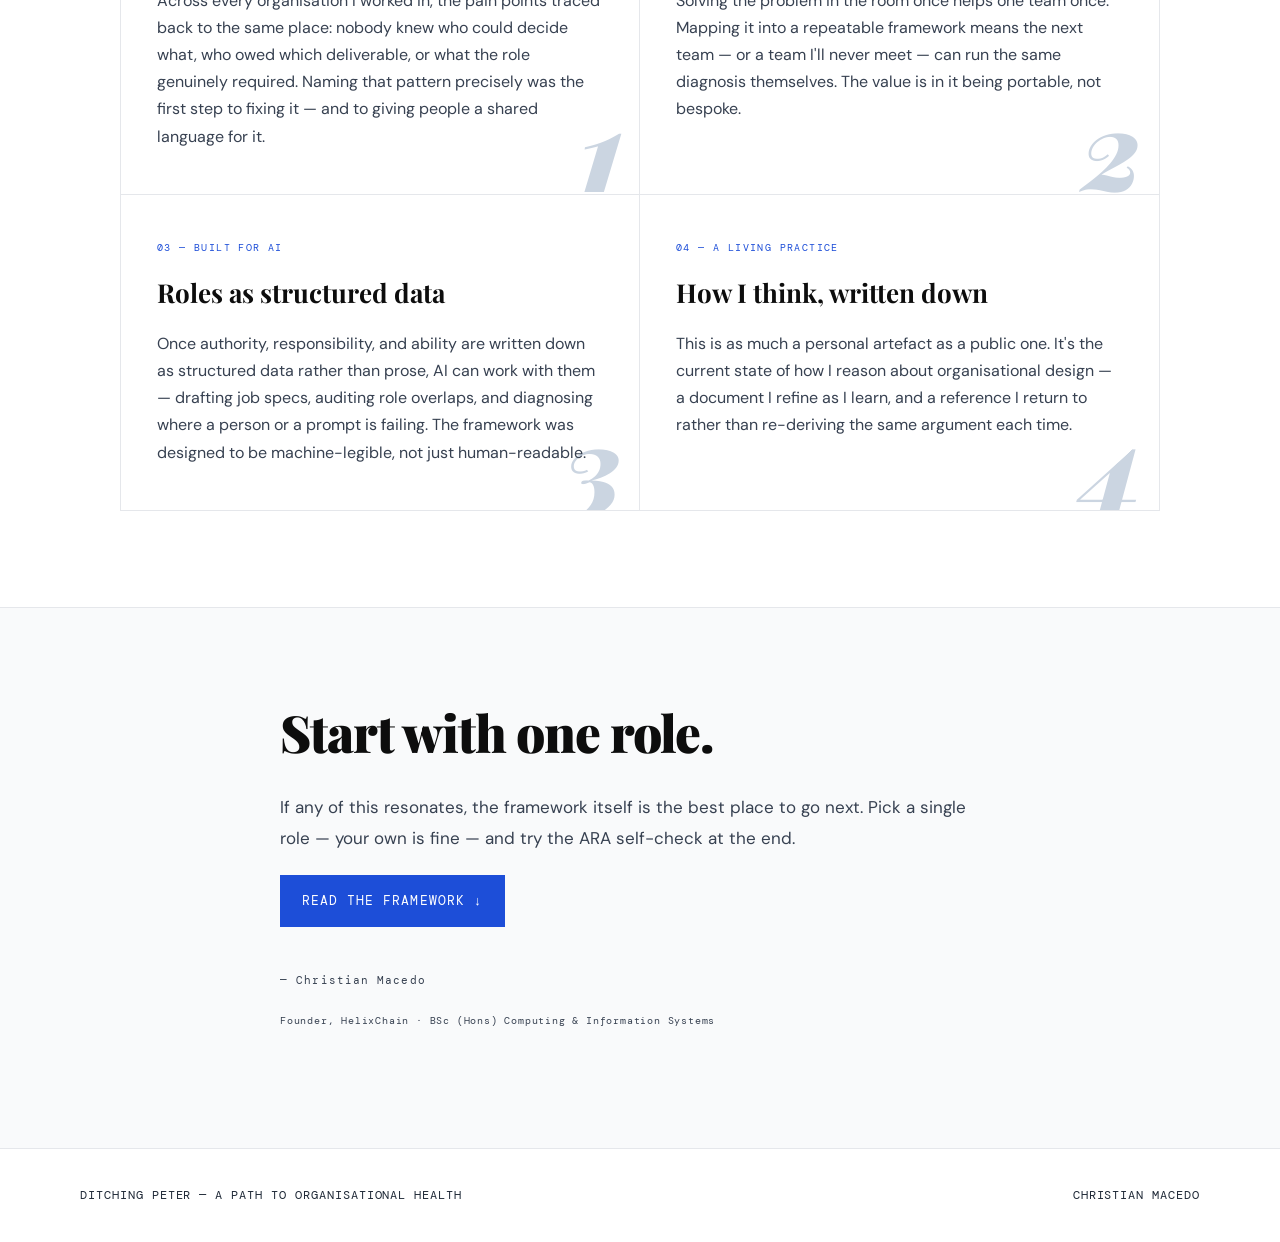
==== commit e1d0dd45: "Make every public page mobile-first. Base styles now target a phone. Wider layouts, the open navigat" ====
--- a/about.html
+++ b/about.html
@@ -44,7 +44,7 @@
     .fw-card, .framework-grid,
     .role-card, .role-card-body,
     .intro-strip,
-    .cost-callout,
+    .cost-callout, .price-card, .price-grid,
     .meeting-item, .meeting-item.bad, .meeting-item.good,
     .diagnostic-card, .diagnostic-gap,
     .spec-example,
@@ -68,7 +68,11 @@
     .ara-item:nth-child(2) { background-color: #1d4ed8 !important; }
     .ara-item:nth-child(2) .ara-word,
     .ara-item:nth-child(2) .ara-def { color: #ffffff !important; }
-    .ara-item:nth-child(2) .ara-letter { color: rgba(255,255,255,0.25) !important; }
+    .ara-item:nth-child(2) .ara-letter { color: rgba(255,255,255,0.72) !important; }
+    .price-name { color: #1d4ed8 !important; }
+    .price-now { color: #0d0d0d !important; }
+    .hero-cta { color: #fff !important; }
+    .hero-cta-ghost { color: #1d4ed8 !important; background: transparent !important; border-color: #1d4ed8 !important; }
 
     .rule, [class*="rule"] { border-color: #e5e7eb !important; }
     * { border-color: #e5e7eb; }
@@ -135,25 +139,27 @@
   }
   .nav-inner {
     display: flex; align-items: center; justify-content: space-between;
-    padding: 0 48px; height: 58px;
+    padding: 0 16px; height: 58px;
   }
   .nav-logo {
+    display: inline-flex; align-items: center; min-height: 44px;
     font-family: 'DM Mono', monospace; font-size: 12px;
     letter-spacing: 0.12em; text-transform: uppercase;
     color: var(--ink); text-decoration: none; font-weight: 500;
   }
-  .nav-links { display: flex; gap: 22px; list-style: none; }
-  @media (max-width: 880px) { .nav-links { display: none; } .nav-burger { display: flex; } }
+  .nav-links { display: none; gap: 4px 16px; list-style: none; }
   .nav-links a {
-    font-family: 'DM Mono', monospace; font-size: 10px;
-    letter-spacing: 0.1em; text-transform: uppercase;
+    display: inline-flex; align-items: center; min-height: 44px;
+    font-family: 'DM Mono', monospace; font-size: 13px;
+    letter-spacing: 0.06em; text-transform: uppercase;
     color: var(--ink-soft); text-decoration: none;
     transition: color 0.2s; white-space: nowrap;
   }
   .nav-links a:hover { color: var(--accent); }
   .nav-burger {
-    display: none; flex-direction: column; gap: 5px;
-    cursor: pointer; padding: 4px; background: none; border: none;
+    display: flex; align-items: center; justify-content: center;
+    width: 44px; height: 44px; flex-direction: column; gap: 5px;
+    cursor: pointer; padding: 0; background: none; border: none;
   }
   .nav-burger span {
     display: block; width: 22px; height: 2px;
@@ -169,10 +175,11 @@
   }
   .nav-drawer.open { display: flex; }
   .nav-drawer a {
-    font-family: 'DM Mono', monospace; font-size: 12px;
-    letter-spacing: 0.1em; text-transform: uppercase;
-    color: var(--muted); text-decoration: none;
-    padding: 14px 0; border-bottom: 1px solid var(--rule);
+    display: flex; align-items: center; min-height: 48px;
+    font-family: 'DM Mono', monospace; font-size: 15px;
+    letter-spacing: 0.06em; text-transform: uppercase;
+    color: var(--ink-soft); text-decoration: none;
+    padding: 12px 0; border-bottom: 1px solid var(--rule);
     transition: color 0.2s;
   }
   .nav-drawer a:last-child { border-bottom: none; }
@@ -180,13 +187,13 @@
 
   /* ── HERO ── */
   .hero {
-    min-height: 100vh; display: grid;
-    grid-template-columns: 1fr 1fr; padding-top: 58px;
+    min-height: auto; display: grid;
+    grid-template-columns: 1fr; padding-top: 58px;
   }
   .hero-text {
     display: flex; flex-direction: column; justify-content: center;
-    padding: 80px 56px 80px 80px;
-    border-right: 1px solid var(--rule);
+    padding: 40px 22px 36px;
+    border-bottom: 1px solid var(--rule);
   }
   .hero-eyebrow {
     font-family: 'DM Mono', monospace; font-size: 11px;
@@ -205,19 +212,26 @@
     max-width: 420px; line-height: 1.65; margin-bottom: 44px;
   }
   .hero-cta {
-    display: inline-flex; align-items: center; gap: 10px;
+    display: inline-flex; align-items: center; justify-content: center; gap: 10px;
+    min-height: 48px;
     background: var(--accent); color: #fff;
-    text-decoration: none; padding: 14px 28px;
-    font-family: 'DM Mono', monospace; font-size: 11px;
-    letter-spacing: 0.1em; text-transform: uppercase;
+    text-decoration: none; padding: 14px 22px;
+    font-family: 'DM Mono', monospace; font-size: 13px;
+    letter-spacing: 0.08em; text-transform: uppercase;
     transition: background 0.2s; align-self: flex-start;
   }
   .hero-cta:hover { background: var(--accent-dark); }
+  .hero-actions { display: flex; flex-wrap: wrap; gap: 12px; }
+  .hero-cta-ghost {
+    background: transparent; color: var(--accent);
+    border: 1px solid var(--accent);
+  }
+  .hero-cta-ghost:hover { background: var(--accent-light); }
   .hero-diagram {
     display: flex; align-items: center; justify-content: center;
-    background: var(--bg-tint); padding: 80px 60px;
-  }
-  .ara-diagram { display: flex; flex-direction: column; width: 100%; max-width: 340px; }
+    background: var(--bg-tint); padding: 32px 22px 40px;
+  }
+  .ara-diagram { display: flex; flex-direction: column; width: 100%; max-width: 100%; }
   .ara-item {
     background: var(--bg); border: 1px solid var(--rule);
     border-bottom: none; padding: 28px 32px;
@@ -227,22 +241,22 @@
   .ara-item:last-child { border-bottom: 1px solid var(--rule); }
   .ara-item:nth-child(1) { animation-delay: 0.2s; }
   .ara-item:nth-child(2) { animation-delay: 0.4s; background: var(--accent); border-color: var(--accent); }
-  .ara-item:nth-child(2) .ara-letter { color: rgba(255,255,255,0.25); }
+  .ara-item:nth-child(2) .ara-letter { color: rgba(255,255,255,0.72); }
   .ara-item:nth-child(2) .ara-word { color: #fff; letter-spacing: 0.12em; }
   .ara-item:nth-child(2) .ara-def { color: #fff; font-weight: 400; }
   .ara-item:nth-child(3) { animation-delay: 0.6s; }
   @keyframes slideIn { to { opacity: 1; transform: translateX(0); } }
   .ara-letter {
     font-family: 'Playfair Display', serif; font-size: 56px;
-    font-weight: 900; font-style: italic; color: var(--accent-light);
+    font-weight: 900; font-style: italic; color: #60a5fa;
     line-height: 1; margin-bottom: 2px;
   }
   .ara-word {
-    font-family: 'DM Mono', monospace; font-size: 11px;
+    font-family: 'DM Mono', monospace; font-size: 13px;
     letter-spacing: 0.12em; text-transform: uppercase;
     color: var(--ink); margin-bottom: 6px;
   }
-  .ara-def { font-size: 13px; color: var(--muted); line-height: 1.5; }
+  .ara-def { font-size: 16px; color: var(--ink-soft); line-height: 1.5; }
 
   /* ── SECTION CHROME ── */
   .section-header {
@@ -255,7 +269,7 @@
   .section-rule { flex: 1; height: 1px; background: var(--rule); }
 
   section {
-    padding: 96px 80px; max-width: 1200px; margin: 0 auto;
+    padding: 56px 22px; max-width: 1200px; margin: 0 auto;
   }
   section + section { border-top: 1px solid var(--rule); }
   .full-bleed { max-width: none; padding-left: 0; padding-right: 0; }
@@ -270,17 +284,42 @@
     color: var(--muted); font-size: 17px;
     max-width: 580px; margin-bottom: 56px; line-height: 1.7;
   }
+  .org-scroll {
+    overflow-x: auto; max-width: 100%;
+    border: 1px solid var(--rule); background: #fff;
+    -webkit-overflow-scrolling: touch;
+  }
+  .org-scroll svg { display: block; max-width: none; height: auto; }
+  .org-scroll.can-scroll { box-shadow: inset -22px 0 16px -14px rgba(15, 23, 42, 0.4); }
+  .scroll-hint {
+    font-family: 'DM Mono', monospace; font-size: 13px;
+    letter-spacing: 0.03em; color: var(--ink-soft); margin: 0 0 8px;
+  }
+  .scroll-hint[hidden] { display: none; }
+  .connect-stack { display: flex; flex-direction: column; gap: 12px; }
+  .connect-wide { display: none; }
+  .connect-card { border: 1px solid var(--rule); background: #fff; padding: 8px 14px 12px; }
+  .connect-card a {
+    display: flex; align-items: center; justify-content: space-between; gap: 10px;
+    min-height: 44px; color: var(--ink); text-decoration: none;
+    font-size: 16px; font-weight: 500; line-height: 1.35;
+  }
+  .connect-card .lock-icon { flex: none; color: var(--muted); }
+  .visually-hidden { position: absolute; width: 1px; height: 1px; padding: 0; margin: -1px; overflow: hidden; clip: rect(0,0,0,0); white-space: nowrap; border: 0; }
+  .connect-flow { margin: 2px 0 2px 8px; padding: 4px 0 4px 12px; border-left: 2px solid var(--accent); }
+  .connect-deliver { font-size: 16px; color: var(--accent-dark); font-weight: 500; line-height: 1.4; }
+  .connect-when { font-size: 16px; color: var(--ink-soft); line-height: 1.4; margin-top: 2px; }
 
   /* ── INTRO STRIP ── */
   .intro-strip {
     background: var(--accent-light);
     border-top: 3px solid var(--accent);
     border-bottom: 1px solid var(--rule);
-    padding: 80px; display: grid;
-    grid-template-columns: 1fr 1fr; gap: 80px; align-items: start;
+    padding: 48px 22px; display: grid;
+    grid-template-columns: 1fr; gap: 24px; align-items: start;
   }
   .intro-strip h2 {
-    font-family: 'Playfair Display', serif; font-size: 36px;
+    font-family: 'Playfair Display', serif; font-size: 30px;
     font-weight: 700; line-height: 1.2; color: var(--ink);
   }
   .intro-strip h2 em { font-style: italic; color: var(--accent-dark); }
@@ -292,19 +331,19 @@
 
   /* ── FRAMEWORK GRID ── */
   .framework-grid {
-    display: grid; grid-template-columns: repeat(3,1fr);
+    display: grid; grid-template-columns: 1fr;
     border: 1px solid var(--rule); margin-bottom: 0;
   }
   .fw-card {
-    padding: 44px 36px; border-right: 1px solid var(--rule);
+    padding: 28px 22px; border-right: none; border-bottom: 1px solid var(--rule);
     position: relative; overflow: hidden;
   }
-  .fw-card:last-child { border-right: none; }
+  .fw-card:last-child { border-bottom: none; }
   .fw-card::before {
     content: attr(data-letter);
     position: absolute; bottom: -8px; right: 16px;
-    font-family: 'Playfair Display', serif; font-size: 110px;
-    font-weight: 900; font-style: italic; color: #e5e7eb;
+    font-family: 'Playfair Display', serif; font-size: 80px;
+    font-weight: 900; font-style: italic; color: #cbd5e1;
     line-height: 1; pointer-events: none; transition: color 0.3s;
   }
   .fw-card:hover::before { color: #bfdbfe; }
@@ -317,7 +356,7 @@
     font-family: 'Playfair Display', serif; font-size: 26px;
     font-weight: 700; margin-bottom: 14px; color: var(--ink);
   }
-  .fw-card p { font-size: 15px; color: var(--muted); line-height: 1.7; position: relative; z-index: 1; }
+  .fw-card p { font-size: 16px; color: var(--muted); line-height: 1.7; position: relative; z-index: 1; }
   .fw-card-key {
     margin-top: 24px; padding-top: 18px; border-top: 1px solid var(--rule);
     font-family: 'DM Mono', monospace; font-size: 11px;
@@ -330,8 +369,8 @@
 
   /* ── DETAIL LAYOUT ── */
   .detail-layout {
-    display: grid; grid-template-columns: 1fr 1.15fr;
-    gap: 72px; align-items: start;
+    display: grid; grid-template-columns: 1fr;
+    gap: 32px; align-items: start;
   }
   .detail-body h3 {
     font-family: 'Playfair Display', serif; font-size: 21px;
@@ -348,7 +387,7 @@
   .role-card { border: 1px solid var(--rule); border-bottom: none; }
   .role-card:last-child { border-bottom: 1px solid var(--rule); }
   .role-card-head {
-    padding: 15px 22px; display: flex; align-items: center;
+    min-height: 48px; padding: 12px 18px; display: flex; align-items: center;
     justify-content: space-between; cursor: pointer; user-select: none;
     transition: background 0.15s; background: var(--bg-tint);
   }
@@ -357,8 +396,8 @@
   .role-card-head.open .role-card-title { color: #ffffff; }
   .role-card-head.open .role-card-arrow  { color: #ffffff; }
   .role-card-title {
-    font-family: 'DM Mono', monospace; font-size: 11px;
-    letter-spacing: 0.1em; text-transform: uppercase;
+    font-family: 'DM Mono', monospace; font-size: 13px;
+    letter-spacing: 0.08em; text-transform: uppercase;
   }
   .role-card-arrow { font-size: 14px; transition: transform 0.3s; }
   .role-card-head.open .role-card-arrow { transform: rotate(180deg); }
@@ -368,10 +407,10 @@
   }
   .role-card-body.open { display: block; }
   .role-item {
-    display: grid; grid-template-columns: 64px 1fr;
+    display: grid; grid-template-columns: 76px minmax(0,1fr);
     gap: 12px; padding: 9px 0;
     border-bottom: 1px solid var(--rule);
-    font-size: 14px; align-items: baseline;
+    font-size: 16px; align-items: baseline;
   }
   .role-item:last-child { border-bottom: none; }
   .role-item-type {
@@ -409,10 +448,10 @@
     color: var(--accent); margin-bottom: 5px;
   }
   .process-action { font-size: 16px; font-weight: 500; margin-bottom: 6px; color: var(--ink); }
-  .process-note { font-size: 14px; color: var(--muted); line-height: 1.6; }
+  .process-note { font-size: 16px; color: var(--muted); line-height: 1.6; }
 
   /* ── MEETINGS ── */
-  .meetings-grid { display: grid; grid-template-columns: 1fr 1fr; gap: 36px; margin-bottom: 0; }
+  .meetings-grid { display: grid; grid-template-columns: 1fr; gap: 28px; margin-bottom: 0; }
   .meetings-col-head {
     font-family: 'DM Mono', monospace; font-size: 10px;
     letter-spacing: 0.14em; text-transform: uppercase;
@@ -435,19 +474,19 @@
     letter-spacing: 0.08em; text-transform: uppercase;
     color: var(--muted); margin-bottom: 8px;
   }
-  .meeting-desc { font-size: 14px; color: var(--ink-soft); line-height: 1.65; }
+  .meeting-desc { font-size: 16px; color: var(--ink-soft); line-height: 1.65; }
 
   .cost-callout {
     background: var(--bg-tint); border: 1px solid var(--rule);
     border-left: 4px solid var(--accent);
-    padding: 40px 48px; display: grid; grid-template-columns: repeat(4,1fr);
-    gap: 0; margin: 0 0 48px;
-  }
-  .cost-stat { padding: 0 32px; border-right: 1px solid var(--rule); }
+    padding: 24px 18px; display: grid; grid-template-columns: 1fr 1fr;
+    gap: 20px 16px; margin: 0 0 36px;
+  }
+  .cost-stat { padding: 0; border-right: none; }
   .cost-stat:first-child { padding-left: 0; }
   .cost-stat:last-child  { border-right: none; }
   .cost-value {
-    font-family: 'Playfair Display', serif; font-size: 34px;
+    font-family: 'Playfair Display', serif; font-size: 28px;
     font-weight: 900; color: var(--accent-dark); line-height: 1; margin-bottom: 6px;
   }
   .cost-label {
@@ -456,8 +495,29 @@
     color: var(--muted); line-height: 1.4;
   }
 
+  .price-grid {
+    display: grid; grid-template-columns: 1fr;
+    border: 1px solid var(--rule); background: var(--bg); margin-bottom: 8px;
+  }
+  .price-card { padding: 28px 22px; background: var(--bg); border-right: none; border-bottom: 1px solid var(--rule); }
+  .price-card:last-child { border-bottom: none; }
+  .price-name {
+    font-family: 'DM Mono', monospace; font-size: 11px;
+    letter-spacing: 0.14em; text-transform: uppercase;
+    color: var(--accent); margin-bottom: 12px;
+  }
+  .price-now {
+    font-family: 'Playfair Display', serif; font-size: 48px;
+    font-weight: 900; color: var(--ink); line-height: 1;
+  }
+  .price-was {
+    font-family: 'DM Mono', monospace; font-size: 12px;
+    color: var(--muted); margin: 10px 0 16px; line-height: 1.45;
+  }
+  .price-card p { font-size: 16px; color: var(--muted); line-height: 1.6; margin-bottom: 22px; }
+
   /* ── PETER ── */
-  .peter-layout { display: grid; grid-template-columns: 1.15fr 1fr; gap: 72px; align-items: start; }
+  .peter-layout { display: grid; grid-template-columns: 1fr; gap: 32px; align-items: start; }
   .peter-quote {
     font-family: 'Playfair Display', serif;
     font-size: clamp(18px, 2.4vw, 24px);
@@ -483,16 +543,17 @@
     font-family: 'Playfair Display', serif; font-size: 17px;
     font-weight: 700; margin-bottom: 6px; color: var(--ink);
   }
-  .diagnostic-gap-body { font-size: 14px; color: var(--muted); line-height: 1.6; }
+  .diagnostic-gap-body { font-size: 16px; color: var(--muted); line-height: 1.6; }
 
   /* ── JOB SPECS ── */
   .spec-tabs {
     display: flex; border-bottom: 1px solid var(--rule);
-    margin-bottom: 36px; gap: 0;
+    margin-bottom: 36px; gap: 0; overflow-x: auto; -webkit-overflow-scrolling: touch;
   }
   .spec-tab {
-    padding: 13px 24px; font-family: 'DM Mono', monospace;
-    font-size: 10px; letter-spacing: 0.1em; text-transform: uppercase;
+    display: inline-flex; align-items: center; min-height: 44px;
+    padding: 12px 16px; font-family: 'DM Mono', monospace;
+    font-size: 12px; letter-spacing: 0.08em; text-transform: uppercase;
     cursor: pointer; color: var(--muted);
     border-bottom: 2px solid transparent; margin-bottom: -1px;
     transition: color 0.2s, border-color 0.2s; user-select: none; white-space: nowrap;
@@ -500,7 +561,7 @@
   .spec-tab.active { color: var(--ink); border-color: var(--accent); }
   .spec-tab:hover:not(.active) { color: var(--ink); }
   .spec-panel { display: none; }
-  .spec-panel.active { display: grid; grid-template-columns: 1fr 1fr; gap: 56px; }
+  .spec-panel.active { display: grid; grid-template-columns: 1fr; gap: 28px; }
   .spec-panel-left h3 {
     font-family: 'Playfair Display', serif; font-size: 22px;
     font-weight: 700; margin-bottom: 14px; color: var(--ink);
@@ -517,7 +578,7 @@
     color: var(--ink-soft); margin-bottom: 16px;
   }
   .spec-example-item {
-    font-size: 14px; color: var(--ink-soft);
+    font-size: 16px; color: var(--ink-soft);
     padding: 10px 0; border-bottom: 1px solid var(--rule); line-height: 1.5;
   }
   .spec-example-item:last-child { border-bottom: none; }
@@ -550,25 +611,25 @@
   }
   .prompt-block-head {
     background: var(--ai-light); border-bottom: 2px solid var(--ai);
-    padding: 12px 24px; display: flex; align-items: center; justify-content: space-between;
+    padding: 12px 16px; display: flex; flex-wrap: wrap; gap: 8px; align-items: center; justify-content: space-between;
   }
   .prompt-block-label {
     font-family: 'DM Mono', monospace; font-size: 10px;
     letter-spacing: 0.12em; text-transform: uppercase; color: var(--ai);
   }
   .prompt-copy {
-    font-family: 'DM Mono', monospace; font-size: 10px;
-    letter-spacing: 0.1em; text-transform: uppercase;
+    font-family: 'DM Mono', monospace; font-size: 12px;
+    letter-spacing: 0.08em; text-transform: uppercase;
     background: var(--ai); border: none;
-    color: #fff; padding: 5px 12px; cursor: pointer;
+    color: #fff; min-height: 44px; padding: 10px 14px; cursor: pointer;
     transition: background 0.2s;
   }
   .prompt-copy:hover { background: #4c1d95; }
   .prompt-copy.copied { background: var(--good); }
   .prompt-body {
-    padding: 28px 28px;
-    font-family: 'DM Mono', monospace; font-size: 13px;
-    line-height: 1.8; color: var(--ink-soft);
+    padding: 18px 16px;
+    font-family: 'DM Mono', monospace; font-size: 15px;
+    line-height: 1.7; color: var(--ink-soft);
     white-space: pre-wrap; word-break: break-word;
     border-bottom: 1px solid var(--rule);
   }
@@ -576,8 +637,8 @@
     color: var(--ai); font-style: italic; font-weight: 500;
   }
   .prompt-note {
-    padding: 14px 28px; background: var(--ai-light);
-    font-size: 13px; color: var(--ai); line-height: 1.6;
+    padding: 14px 20px; background: var(--ai-light);
+    font-size: 16px; color: var(--ai); line-height: 1.6;
   }
 
   /* Examples grid */
@@ -591,8 +652,9 @@
     overflow-x: auto; -webkit-overflow-scrolling: touch;
   }
   .ex-tab {
-    padding: 12px 22px; font-family: 'DM Mono', monospace; font-size: 10px;
-    letter-spacing: 0.1em; text-transform: uppercase; cursor: pointer;
+    display: inline-flex; align-items: center; min-height: 44px;
+    padding: 12px 16px; font-family: 'DM Mono', monospace; font-size: 12px;
+    letter-spacing: 0.08em; text-transform: uppercase; cursor: pointer;
     color: var(--muted); border-bottom: 2px solid transparent;
     margin-bottom: -1px; transition: color 0.2s, border-color 0.2s;
     user-select: none; white-space: nowrap;
@@ -600,7 +662,7 @@
   .ex-tab.active { color: var(--ai); border-color: var(--ai); }
   .ex-tab:hover:not(.active) { color: var(--ink); }
   .ex-panel { display: none; }
-  .ex-panel.active { display: grid; grid-template-columns: 1fr 1fr; gap: 28px; }
+  .ex-panel.active { display: grid; grid-template-columns: 1fr; gap: 20px; }
 
   .ex-input, .ex-output {
     border: 1px solid var(--rule); background: var(--bg);
@@ -613,7 +675,7 @@
   .ex-input-head  { color: var(--muted); background: var(--bg-tint); border-bottom: 1px solid var(--rule); }
   .ex-output-head { color: var(--ai);    background: var(--ai-light); border-bottom: 1px solid #c4b5fd; }
   .ex-input-body {
-    padding: 18px 20px; font-size: 14px; color: var(--ink-soft);
+    padding: 18px 20px; font-size: 16px; color: var(--ink-soft);
     line-height: 1.7; font-family: 'DM Mono', monospace;
     white-space: pre-wrap; word-break: break-word;
   }
@@ -621,7 +683,7 @@
   .ex-out-row {
     display: grid; grid-template-columns: 56px 1fr;
     gap: 10px; padding: 9px 0; border-bottom: 1px solid var(--rule);
-    font-size: 13px; align-items: baseline;
+    font-size: 16px; align-items: baseline;
   }
   .ex-out-row:last-child { border-bottom: none; }
   .ex-out-type {
@@ -634,14 +696,14 @@
 
   /* Principles */
   .ai-principles {
-    display: grid; grid-template-columns: repeat(3,1fr);
+    display: grid; grid-template-columns: 1fr;
     gap: 0; border: 1px solid var(--rule); margin-top: 56px;
   }
   .ai-principle {
-    padding: 32px 28px; border-right: 1px solid var(--rule);
+    padding: 28px 22px; border-right: none; border-bottom: 1px solid var(--rule);
     background: var(--bg);
   }
-  .ai-principle:last-child { border-right: none; }
+  .ai-principle:last-child { border-bottom: none; }
   .ai-principle-num {
     font-family: 'DM Mono', monospace; font-size: 22px;
     font-weight: 500; color: var(--accent); line-height: 1; margin-bottom: 12px;
@@ -650,10 +712,10 @@
     font-family: 'Playfair Display', serif; font-size: 18px;
     font-weight: 700; margin-bottom: 10px; color: var(--ink);
   }
-  .ai-principle p { font-size: 14px; color: var(--muted); line-height: 1.65; }
+  .ai-principle p { font-size: 16px; color: var(--muted); line-height: 1.65; }
 
   /* ── CONCLUSION ── */
-  .conclusion-wrap { background: var(--bg-tint); padding: 96px 80px; border-top: 1px solid var(--rule); }
+  .conclusion-wrap { background: var(--bg-tint); padding: 56px 22px; border-top: 1px solid var(--rule); }
   .conclusion-inner { max-width: 720px; margin: 0 auto; }
   .conclusion-inner h2 {
     font-family: 'Playfair Display', serif;
@@ -682,63 +744,80 @@
 
   /* ── FOOTER ── */
   footer {
-    border-top: 1px solid var(--rule); padding: 36px 80px;
-    display: flex; align-items: center; justify-content: space-between;
+    border-top: 1px solid var(--rule); padding: 28px 22px;
+    display: flex; flex-direction: column; align-items: center; justify-content: space-between;
+    gap: 10px; text-align: center;
   }
   footer p {
-    font-family: 'DM Mono', monospace; font-size: 10px;
-    letter-spacing: 0.1em; color: var(--ink-soft); text-transform: uppercase;
+    font-family: 'DM Mono', monospace; font-size: 12px;
+    letter-spacing: 0.08em; color: var(--ink-soft); text-transform: uppercase;
   }
 
   /* ── REVEAL ── */
   .reveal { opacity: 0; transform: translateY(18px); transition: opacity 0.65s ease, transform 0.65s ease; }
   .reveal.visible { opacity: 1; transform: none; }
 
-  /* ── RESPONSIVE ── */
-  @media (max-width: 720px) {
-    .nav-inner { padding: 0 20px; }
-    .nav-links { display: none; }
-    .nav-burger { display: flex; }
-
-    .hero { grid-template-columns: 1fr; min-height: auto; }
-    .hero-text { padding: 48px 24px 40px; border-right: none; border-bottom: 1px solid var(--rule); }
-    .hero-diagram { padding: 40px 24px; }
-    .ara-diagram { max-width: 100%; }
-
-    section { padding: 56px 24px; }
-    .section-intro { font-size: 15px; }
-
-    .intro-strip { grid-template-columns: 1fr; gap: 28px; padding: 56px 24px; }
-    .intro-strip h2 { font-size: 26px; }
-
-    .framework-grid { grid-template-columns: 1fr; }
-    .fw-card { border-right: none; border-bottom: 1px solid var(--rule); padding: 30px 22px; }
-    .fw-card:last-child { border-bottom: none; }
-    .fw-card::before { font-size: 80px; }
-
-    .detail-layout { grid-template-columns: 1fr; gap: 32px; }
-    .detail-body p { font-size: 15px; }
-
-    .cost-callout { grid-template-columns: 1fr 1fr; gap: 20px; padding: 28px 20px; }
-    .cost-stat { border-right: none; padding: 0; }
-    .cost-value { font-size: 26px; }
-    .meetings-grid { grid-template-columns: 1fr; }
-
-    .peter-layout { grid-template-columns: 1fr; gap: 32px; }
-
-    .spec-tabs { overflow-x: auto; -webkit-overflow-scrolling: touch; }
-    .spec-tab { padding: 12px 14px; }
-    .spec-panel.active { grid-template-columns: 1fr; }
-
-    .ex-panel.active { grid-template-columns: 1fr; }
-    .ai-principles { grid-template-columns: 1fr; }
-    .ai-principle { border-right: none; border-bottom: 1px solid var(--rule); }
-    .ai-principle:last-child { border-bottom: none; }
-    .examples-tabs { overflow-x: auto; }
-
-    .conclusion-wrap { padding: 56px 24px; }
-    .diagnostic-item { padding: 14px 18px; font-size: 15px; }
-    footer { padding: 28px 24px; flex-direction: column; gap: 10px; text-align: center; }
+  /* ── TABLET ── */
+  @media (min-width: 768px) {
+    .nav-inner { padding: 0 32px; }
+    section { padding: 72px 40px; }
+    .intro-strip { grid-template-columns: 1fr 1fr; gap: 40px; padding: 64px 40px; }
+    .intro-strip h2 { font-size: 34px; }
+    .meetings-grid { grid-template-columns: 1fr 1fr; gap: 28px; }
+    .hero-diagram { padding: 48px 40px; }
+    .ara-diagram { max-width: 420px; }
+    .conclusion-wrap { padding: 72px 40px; }
+    footer { flex-direction: row; text-align: left; gap: 16px; padding: 32px 40px; }
+    .cost-value { font-size: 32px; }
+    .fw-grid-2 { grid-template-columns: 1fr 1fr; }
+    .fw-grid-2 .fw-card { border-bottom: 1px solid var(--rule); border-right: none; }
+    .fw-grid-2 .fw-card:nth-child(odd) { border-right: 1px solid var(--rule); }
+    .fw-grid-2 .fw-card:nth-last-child(-n+2) { border-bottom: none; }
+    .prompt-body { padding: 28px; }
+  }
+  @media (min-width: 880px) {
+    .connect-stack { display: none; }
+    .connect-wide { display: block; }
+  }
+
+  /* ── DESKTOP ── */
+  @media (min-width: 1100px) {
+    .nav-inner { padding: 0 48px; }
+    .nav-links { display: flex; }
+    .nav-burger { display: none; }
+    .hero { grid-template-columns: 1fr 1fr; min-height: 100vh; }
+    .hero-text { padding: 80px 56px 80px 80px; border-right: 1px solid var(--rule); border-bottom: none; }
+    .hero-diagram { padding: 80px 60px; }
+    .ara-diagram { max-width: 340px; }
+    section { padding: 96px 80px; }
+    .intro-strip { padding: 80px; gap: 80px; }
+    .intro-strip h2 { font-size: 36px; }
+    .framework-grid { grid-template-columns: repeat(3, 1fr); }
+    .framework-grid.fw-grid-2 { grid-template-columns: 1fr 1fr; }
+    .fw-card { border-bottom: none; border-right: 1px solid var(--rule); padding: 44px 36px; }
+    .fw-card:last-child { border-right: none; }
+    .framework-grid.fw-grid-2 .fw-card { border-bottom: 1px solid var(--rule); border-right: none; }
+    .framework-grid.fw-grid-2 .fw-card:nth-child(odd) { border-right: 1px solid var(--rule); }
+    .framework-grid.fw-grid-2 .fw-card:nth-last-child(-n+2) { border-bottom: none; }
+    .fw-card::before { font-size: 110px; }
+    .detail-layout { grid-template-columns: 1fr 1.15fr; gap: 72px; }
+    .cost-callout { grid-template-columns: repeat(4, 1fr); gap: 0; padding: 40px 48px; }
+    .cost-stat { padding: 0 32px; border-right: 1px solid var(--rule); }
+    .cost-stat:first-child { padding-left: 0; }
+    .cost-stat:last-child { border-right: none; }
+    .cost-value { font-size: 34px; }
+    .price-grid { grid-template-columns: repeat(3, 1fr); }
+    .price-card { border-bottom: none; border-right: 1px solid var(--rule); padding: 36px 28px; }
+    .price-card:last-child { border-right: none; }
+    .peter-layout { grid-template-columns: 1.15fr 1fr; gap: 72px; }
+    .spec-panel.active { grid-template-columns: 1fr 1fr; gap: 56px; }
+    .ex-panel.active { grid-template-columns: 1fr 1fr; gap: 28px; }
+    .ai-principles { grid-template-columns: repeat(3, 1fr); }
+    .ai-principle { padding: 32px 28px; border-bottom: none; border-right: 1px solid var(--rule); }
+    .ai-principle:last-child { border-right: none; }
+    .conclusion-wrap { padding: 96px 80px; }
+    footer { padding: 36px 80px; }
+    .meetings-grid { gap: 36px; }
   }
 </style>
 </head>
@@ -802,7 +881,7 @@
   </div>
   <h2 class="section-title reveal">Why I wanted to map this</h2>
   <p class="section-intro reveal">Diagnosing the same dysfunction over and over isn't a framework — it's a habit. Mapping it turns a private instinct into something structured, portable, and testable. Four reasons drove me to write it down.</p>
-  <div class="framework-grid reveal" style="grid-template-columns: 1fr 1fr;">
+  <div class="framework-grid fw-grid-2 reveal">
     <div class="fw-card" data-letter="1">
       <span class="fw-card-tag">01 — The pattern</span>
       <h3>The same root cause, everywhere</h3>
